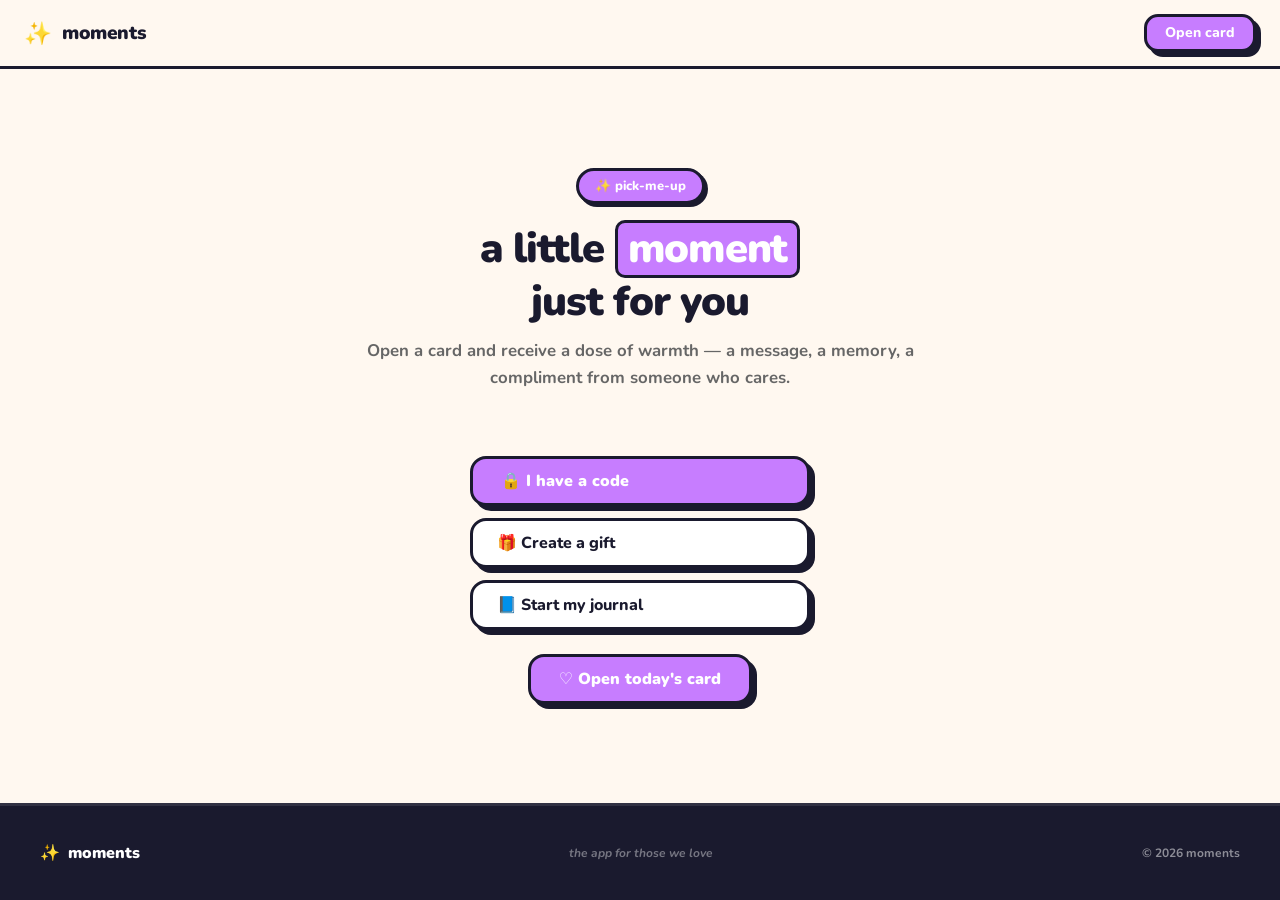
==== index.html @ 373747eb "Add moments app - phases 1-3: shell, UI components, card experience Phase 1: App shell with theme (B" ====
<!DOCTYPE html>
<html lang="en">
<head>
  <meta charset="UTF-8">
  <meta name="viewport" content="width=device-width, initial-scale=1.0">
  <title>moments — the app for those we love</title>
  <meta name="description" content="moments is a pick-me-up app that delivers daily doses of positivity — messages, memories, and compliments from people who care about you.">
  <meta name="theme-color" content="#FFF8F0">
  <link rel="stylesheet" href="css/theme.css">
</head>
<body>
  <div id="app"></div>
  <script type="module" src="js/app.js"></script>
</body>
</html>
---- css/theme.css ----
@import url('https://fonts.googleapis.com/css2?family=Nunito:wght@600;700;800;900&display=swap');

*,*::before,*::after{box-sizing:border-box;margin:0;padding:0}

:root{
  --cream:#FFF8F0;
  --dark:#1a1a2e;
  --red:#FF6B6B;
  --yellow:#FFD93D;
  --green:#6BCB77;
  --blue:#4D96FF;
  --purple:#C77DFF;
  --radius-sm:10px;
  --radius-md:16px;
  --radius-lg:20px;
  --radius-xl:28px;
  --radius-pill:99px;
  --border:3px solid var(--dark);
  --shadow-sm:3px 3px 0 var(--dark);
  --shadow-md:5px 5px 0 var(--dark);
  --shadow-lg:8px 8px 0 var(--dark);
}

html{scroll-behavior:smooth}

body{
  font-family:'Nunito',system-ui,sans-serif;
  background:var(--cream);
  color:var(--dark);
  -webkit-font-smoothing:antialiased;
  min-height:100vh;
  display:flex;
  flex-direction:column;
}

#app{
  flex:1;
  display:flex;
  flex-direction:column;
}

/* ── BUTTONS ── */
.btn-primary{
  display:inline-flex;align-items:center;gap:8px;
  background:var(--purple);color:#fff;
  border:var(--border);border-radius:var(--radius-md);
  padding:14px 28px;font-size:16px;font-weight:900;
  font-family:inherit;cursor:pointer;text-decoration:none;
  box-shadow:var(--shadow-md);
  transition:transform .12s,box-shadow .12s;
  line-height:1;
}
.btn-primary:hover{transform:translateY(-3px);box-shadow:5px 8px 0 var(--dark)}
.btn-primary:active{transform:translateY(2px);box-shadow:2px 2px 0 var(--dark)}

.btn-secondary{
  display:inline-flex;align-items:center;gap:8px;
  background:#fff;color:var(--dark);
  border:var(--border);border-radius:var(--radius-md);
  padding:14px 24px;font-size:16px;font-weight:800;
  font-family:inherit;cursor:pointer;text-decoration:none;
  box-shadow:var(--shadow-md);
  transition:transform .12s,box-shadow .12s;
  line-height:1;
}
.btn-secondary:hover{transform:translateY(-3px);box-shadow:5px 8px 0 var(--dark)}
.btn-secondary:active{transform:translateY(2px);box-shadow:2px 2px 0 var(--dark)}

.btn-small{
  padding:9px 18px;font-size:14px;font-weight:800;
  border-radius:14px;
}

/* ── CARDS ── */
.card{
  background:#fff;
  border:var(--border);border-radius:var(--radius-lg);
  padding:28px;
  box-shadow:var(--shadow-md);
  transition:transform .15s,box-shadow .15s;
}
.card:hover{transform:translateY(-4px);box-shadow:5px 9px 0 var(--dark)}

.card-flat{
  background:#fff;
  border:var(--border);border-radius:var(--radius-lg);
  padding:28px;
}

/* ── CHIPS / TAGS ── */
.chip{
  display:inline-flex;align-items:center;gap:5px;
  background:#fff;
  border:2.5px solid var(--dark);border-radius:var(--radius-pill);
  padding:6px 14px;font-size:13px;font-weight:800;
  box-shadow:2px 2px 0 var(--dark);
}
.chip-purple{background:var(--purple);color:#fff}
.chip-yellow{background:var(--yellow)}
.chip-green{background:var(--green)}
.chip-red{background:var(--red);color:#fff}
.chip-blue{background:var(--blue);color:#fff}

/* ── SECTION LABELS ── */
.section-label{
  display:inline-flex;align-items:center;gap:6px;
  background:var(--purple);color:#fff;
  border:var(--border);border-radius:var(--radius-pill);
  padding:6px 16px;font-size:13px;font-weight:800;
  box-shadow:var(--shadow-sm);
  margin-bottom:20px;
}

/* ── INPUTS ── */
.input{
  width:100%;
  font-family:inherit;
  font-size:16px;font-weight:700;
  color:var(--dark);
  background:#fff;
  border:var(--border);border-radius:var(--radius-md);
  padding:14px 18px;
  outline:none;
  transition:box-shadow .15s;
}
.input:focus{
  box-shadow:var(--shadow-sm);
}
.input::placeholder{color:#aaa;font-weight:600}

.textarea{
  width:100%;
  font-family:inherit;
  font-size:16px;font-weight:700;
  color:var(--dark);
  background:#fff;
  border:var(--border);border-radius:var(--radius-md);
  padding:14px 18px;
  outline:none;
  resize:vertical;
  min-height:100px;
  transition:box-shadow .15s;
}
.textarea:focus{
  box-shadow:var(--shadow-sm);
}

/* ── HEADER ── */
.site-header{
  position:sticky;top:0;z-index:100;
  background:var(--cream);
  border-bottom:var(--border);
  padding:14px 24px;
  display:flex;align-items:center;justify-content:space-between;
}
.logo-lockup{display:flex;align-items:center;gap:10px;text-decoration:none;color:var(--dark)}
.logo-icon{font-size:1.4rem}
.logo-name{font-size:1.2rem;font-weight:900;letter-spacing:-.02em}

/* ── FOOTER ── */
.site-footer{
  background:var(--dark);color:rgba(255,255,255,.5);
  padding:36px 40px;
  border-top:3px solid rgba(255,255,255,.1);
  display:flex;align-items:center;justify-content:space-between;
  flex-wrap:wrap;gap:16px;
  margin-top:auto;
}
.footer-brand{display:flex;align-items:center;gap:8px}
.footer-brand-icon{font-size:1.2rem}
.footer-brand span{font-size:1rem;font-weight:900;color:#fff}
.footer-tagline{font-size:12px;font-weight:700;color:rgba(255,255,255,.4);font-style:italic}
.footer-copy{font-size:12px;font-weight:700}

/* ── VIEW CONTAINERS ── */
.view{
  flex:1;
  display:flex;flex-direction:column;
  align-items:center;justify-content:center;
  padding:40px 24px;
  max-width:600px;
  margin:0 auto;
  width:100%;
}
.view-wide{max-width:800px}

/* ── UTILITIES ── */
.text-center{text-align:center}
.mb-8{margin-bottom:8px}
.mb-12{margin-bottom:12px}
.mb-16{margin-bottom:16px}
.mb-20{margin-bottom:20px}
.mb-24{margin-bottom:24px}
.mb-32{margin-bottom:32px}
.mb-48{margin-bottom:48px}
.gap-12{gap:12px}
.gap-16{gap:16px}
.gap-20{gap:20px}
.flex-col{display:flex;flex-direction:column}
.flex-row{display:flex;flex-direction:row}
.flex-center{display:flex;align-items:center;justify-content:center}
.flex-wrap{flex-wrap:wrap}
.w-full{width:100%}

.title-lg{
  font-size:clamp(1.8rem,4vw,2.6rem);
  font-weight:900;letter-spacing:-.03em;
  line-height:1.15;
}
.title-md{
  font-size:clamp(1.3rem,3vw,1.8rem);
  font-weight:900;letter-spacing:-.02em;
  line-height:1.2;
}
.subtitle{
  font-size:1.05rem;font-weight:700;
  color:#666;line-height:1.6;
}
.highlight{
  background:var(--purple);color:#fff;
  padding:2px 10px;border-radius:var(--radius-sm);
  border:var(--border);
  display:inline-block;
}

/* ── ANIMATIONS ── */
@keyframes floatY{
  0%,100%{transform:translateY(0)}
  50%{transform:translateY(-8px)}
}
.float{animation:floatY 4s ease-in-out infinite}

@keyframes fadeIn{
  from{opacity:0;transform:translateY(12px)}
  to{opacity:1;transform:translateY(0)}
}
.fade-in{animation:fadeIn .4s ease-out}

@keyframes shake{
  0%,100%{transform:translateX(0)}
  20%{transform:translateX(-8px)}
  40%{transform:translateX(8px)}
  60%{transform:translateX(-6px)}
  80%{transform:translateX(6px)}
}
.shake{animation:shake .4s ease-out}

@keyframes popIn{
  0%{transform:scale(.8);opacity:0}
  60%{transform:scale(1.05)}
  100%{transform:scale(1);opacity:1}
}
.pop-in{animation:popIn .35s ease-out}

/* ── 3D CARD FLIP ── */
.card-flip-container{
  perspective:1000px;
  width:100%;
  max-width:340px;
}
.card-flip{
  position:relative;
  width:100%;
  min-height:420px;
  transform-style:preserve-3d;
  transition:transform .6s cubic-bezier(.4,.0,.2,1);
  cursor:pointer;
}
.card-flip.flipped{
  transform:rotateY(180deg);
}
.card-flip-face{
  position:absolute;
  inset:0;
  backface-visibility:hidden;
  border:var(--border);
  border-radius:var(--radius-xl);
  display:flex;flex-direction:column;
  align-items:center;justify-content:center;
  padding:32px;
  text-align:center;
}
.card-flip-front{
  background:linear-gradient(145deg,var(--purple),#a855f7);
  color:#fff;
  box-shadow:var(--shadow-lg);
}
.card-flip-back{
  background:#fff;
  box-shadow:var(--shadow-lg);
  transform:rotateY(180deg);
}

/* ── SWIPE ── */
.card-swipe-wrapper{
  position:relative;
  width:100%;max-width:340px;
  touch-action:pan-y;
}

/* ── FAVORITE BUTTON ── */
.fav-btn{
  background:none;border:none;cursor:pointer;
  font-size:1.5rem;padding:4px;
  transition:transform .2s;
  line-height:1;
}
.fav-btn:hover{transform:scale(1.2)}
.fav-btn.active{animation:popIn .3s ease-out}

/* ── MESSAGE TYPE CHIPS ── */
.type-story{background:var(--blue);color:#fff}
.type-compliment{background:var(--yellow);color:var(--dark)}
.type-sentence{background:var(--green);color:var(--dark)}
.type-private_thought{background:var(--purple);color:#fff}

/* ── RESPONSIVE ── */
@media(max-width:760px){
  .site-header{padding:12px 16px}
  .site-footer{
    flex-direction:column;align-items:flex-start;
    padding:24px 16px;
  }
  .view{padding:24px 16px}
  .card-flip-container{max-width:300px}
  .card-flip{min-height:380px}
}
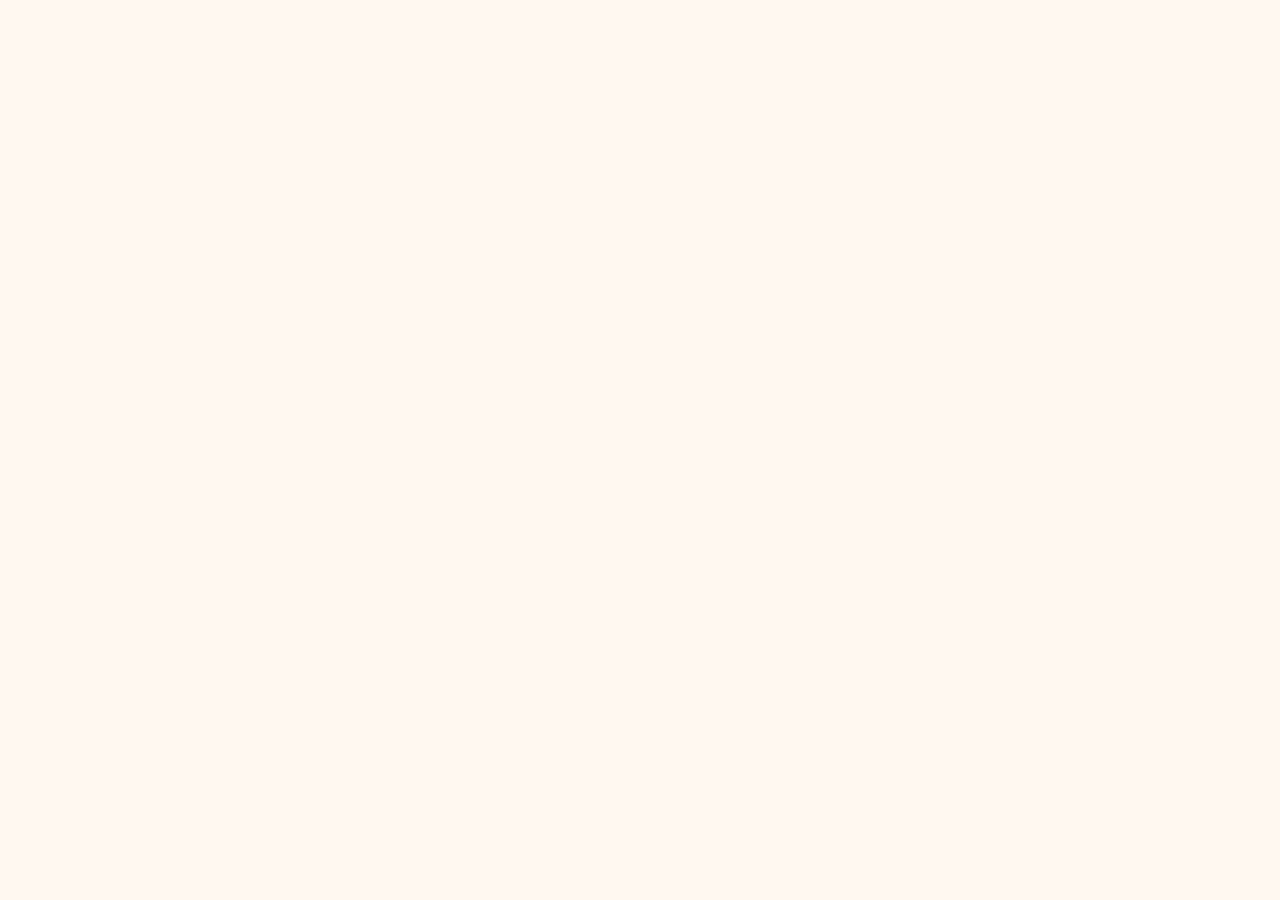
==== commit 2d70dc8e: "Make app standalone mobile PWA — hide all browser elements - Add PWA manifest (display: standalone, " ====
--- a/index.html
+++ b/index.html
@@ -2,14 +2,35 @@
 <html lang="en">
 <head>
   <meta charset="UTF-8">
-  <meta name="viewport" content="width=device-width, initial-scale=1.0">
-  <title>moments — the app for those we love</title>
-  <meta name="description" content="moments is a pick-me-up app that delivers daily doses of positivity — messages, memories, and compliments from people who care about you.">
-  <meta name="theme-color" content="#FFF8F0">
+  <meta name="viewport" content="width=device-width, initial-scale=1.0, maximum-scale=1.0, user-scalable=no, viewport-fit=cover">
+  <title>moments</title>
+  <meta name="description" content="moments is a pick-me-up app that delivers daily doses of positivity.">
+
+  <!-- PWA / Standalone -->
+  <meta name="theme-color" content="#1a1a2e">
+  <meta name="apple-mobile-web-app-capable" content="yes">
+  <meta name="apple-mobile-web-app-status-bar-style" content="black-translucent">
+  <meta name="apple-mobile-web-app-title" content="moments">
+  <meta name="mobile-web-app-capable" content="yes">
+  <meta name="format-detection" content="telephone=no">
+  <link rel="manifest" href="manifest.json">
+  <link rel="apple-touch-icon" href="icons/icon-192.png">
+
   <link rel="stylesheet" href="css/theme.css">
 </head>
 <body>
-  <div id="app"></div>
+  <div class="app">
+    <div class="header" id="header"></div>
+    <div id="app"></div>
+  </div>
+  <div class="toast" id="toast"></div>
+
+  <script>
+    // Register service worker for offline / standalone
+    if ('serviceWorker' in navigator) {
+      navigator.serviceWorker.register('./sw.js').catch(() => {});
+    }
+  </script>
   <script type="module" src="js/app.js"></script>
 </body>
 </html>
--- a/css/theme.css
+++ b/css/theme.css
@@ -3,6 +3,8 @@
 *,*::before,*::after{box-sizing:border-box;margin:0;padding:0}
 
 :root{
+  --safe-top:env(safe-area-inset-top,0px);
+  --safe-bottom:env(safe-area-inset-bottom,0px);
   --cream:#FFF8F0;
   --dark:#1a1a2e;
   --red:#FF6B6B;
@@ -10,89 +12,153 @@
   --green:#6BCB77;
   --blue:#4D96FF;
   --purple:#C77DFF;
-  --radius-sm:10px;
-  --radius-md:16px;
-  --radius-lg:20px;
-  --radius-xl:28px;
-  --radius-pill:99px;
-  --border:3px solid var(--dark);
-  --shadow-sm:3px 3px 0 var(--dark);
-  --shadow-md:5px 5px 0 var(--dark);
-  --shadow-lg:8px 8px 0 var(--dark);
-}
-
-html{scroll-behavior:smooth}
+}
+
+html{
+  height:100%;height:100dvh;
+  overflow:hidden;
+}
 
 body{
   font-family:'Nunito',system-ui,sans-serif;
   background:var(--cream);
   color:var(--dark);
+  height:100%;height:100dvh;
+  overflow:hidden;
+  overscroll-behavior:none;
   -webkit-font-smoothing:antialiased;
-  min-height:100vh;
-  display:flex;
-  flex-direction:column;
+  touch-action:manipulation;
+  -webkit-tap-highlight-color:transparent;
+  user-select:none;-webkit-user-select:none;
+  position:fixed;
+  inset:0;
+  width:100%;
+}
+
+/* ── APP SHELL ── */
+.app{
+  display:flex;flex-direction:column;
+  height:100vh;height:100dvh;
+  max-width:440px;margin:0 auto;
+  padding:calc(16px + var(--safe-top)) 20px calc(16px + var(--safe-bottom));
 }
 
 #app{
-  flex:1;
-  display:flex;
-  flex-direction:column;
-}
+  flex:1;display:flex;flex-direction:column;
+  min-height:0;
+  overflow-y:auto;overflow-x:hidden;
+  -webkit-overflow-scrolling:touch;
+  overscroll-behavior-y:contain;
+  scrollbar-width:none;
+}
+#app::-webkit-scrollbar{display:none}
+
+/* ── STANDALONE MODE ── */
+@media(display-mode:standalone){
+  body{background:var(--dark)}
+  .app{background:var(--cream);border-radius:0}
+}
+
+/* ── HIDE SCROLLBARS EVERYWHERE ── */
+*{scrollbar-width:none}
+*::-webkit-scrollbar{display:none}
+
+/* ── HEADER ── */
+.header{
+  display:flex;align-items:center;justify-content:space-between;
+  flex-shrink:0;padding-bottom:12px;
+}
+.header-left{display:flex;flex-direction:column}
+.header h1{font-size:1.3rem;font-weight:900;color:var(--dark);letter-spacing:-.01em}
+.header p{font-size:12px;color:#999;font-weight:700;margin-top:1px}
+.header-right{display:flex;align-items:center;gap:8px}
+.header-btn{
+  display:flex;align-items:center;gap:5px;
+  background:#fff;border:3px solid var(--dark);color:var(--dark);
+  border-radius:14px;padding:7px 14px;font-size:12px;font-weight:800;cursor:pointer;
+  font-family:inherit;transition:transform .15s;
+  box-shadow:3px 3px 0 var(--dark);text-decoration:none;
+}
+.header-btn:active{transform:scale(.93)}
+.header-btn-active{background:var(--purple);color:#fff}
 
 /* ── BUTTONS ── */
-.btn-primary{
-  display:inline-flex;align-items:center;gap:8px;
-  background:var(--purple);color:#fff;
-  border:var(--border);border-radius:var(--radius-md);
-  padding:14px 28px;font-size:16px;font-weight:900;
-  font-family:inherit;cursor:pointer;text-decoration:none;
-  box-shadow:var(--shadow-md);
-  transition:transform .12s,box-shadow .12s;
-  line-height:1;
-}
-.btn-primary:hover{transform:translateY(-3px);box-shadow:5px 8px 0 var(--dark)}
-.btn-primary:active{transform:translateY(2px);box-shadow:2px 2px 0 var(--dark)}
-
-.btn-secondary{
-  display:inline-flex;align-items:center;gap:8px;
-  background:#fff;color:var(--dark);
-  border:var(--border);border-radius:var(--radius-md);
-  padding:14px 24px;font-size:16px;font-weight:800;
-  font-family:inherit;cursor:pointer;text-decoration:none;
-  box-shadow:var(--shadow-md);
-  transition:transform .12s,box-shadow .12s;
-  line-height:1;
-}
-.btn-secondary:hover{transform:translateY(-3px);box-shadow:5px 8px 0 var(--dark)}
-.btn-secondary:active{transform:translateY(2px);box-shadow:2px 2px 0 var(--dark)}
-
+.btn{
+  display:flex;align-items:center;justify-content:center;gap:8px;
+  padding:14px 20px;font-size:18px;font-weight:800;
+  border-radius:16px;border:3px solid var(--dark);cursor:pointer;
+  font-family:'Nunito',system-ui,sans-serif;
+  transition:transform .12s,box-shadow .12s;min-height:54px;
+  text-decoration:none;line-height:1;
+}
+.btn:active{transform:scale(.95) translateY(2px);box-shadow:2px 2px 0 var(--dark) !important}
+.btn-primary{flex:1;color:#fff;background:var(--purple);box-shadow:4px 4px 0 var(--dark)}
+.btn-primary:disabled{opacity:.3;pointer-events:none}
+.btn-secondary{background:#fff;color:var(--dark);box-shadow:4px 4px 0 var(--dark)}
+.btn-red{background:var(--red);color:#fff;box-shadow:4px 4px 0 var(--dark)}
+.btn-yellow{background:var(--yellow);color:var(--dark);box-shadow:4px 4px 0 var(--dark)}
+.btn-full{width:100%}
 .btn-small{
-  padding:9px 18px;font-size:14px;font-weight:800;
-  border-radius:14px;
-}
+  padding:9px 16px;font-size:14px;font-weight:800;
+  min-height:auto;border-radius:14px;
+}
+
+/* ── INPUTS ── */
+.input{
+  width:100%;padding:14px 16px;font-size:16px;font-weight:700;
+  border:3px solid var(--dark);border-radius:14px;background:#fff;
+  font-family:inherit;color:var(--dark);outline:none;
+  transition:box-shadow .15s;
+}
+.input:focus{box-shadow:4px 4px 0 var(--dark)}
+.input::placeholder{color:#ccc;font-weight:700}
+.input-code{
+  font-size:20px;font-weight:900;
+  text-transform:uppercase;letter-spacing:.15em;text-align:center;
+}
+
+.textarea{
+  width:100%;padding:14px 16px;font-size:16px;font-weight:700;
+  border:3px solid var(--dark);border-radius:14px;background:#fff;
+  font-family:inherit;color:var(--dark);outline:none;
+  resize:vertical;min-height:100px;
+  transition:box-shadow .15s;
+}
+.textarea:focus{box-shadow:4px 4px 0 var(--dark)}
+.textarea::placeholder{color:#ccc;font-weight:700}
 
 /* ── CARDS ── */
 .card{
   background:#fff;
-  border:var(--border);border-radius:var(--radius-lg);
-  padding:28px;
-  box-shadow:var(--shadow-md);
-  transition:transform .15s,box-shadow .15s;
-}
-.card:hover{transform:translateY(-4px);box-shadow:5px 9px 0 var(--dark)}
+  border:3px solid var(--dark);border-radius:20px;
+  padding:20px;
+  box-shadow:4px 4px 0 var(--dark);
+  transition:transform .12s,box-shadow .12s;
+}
+.card:active{transform:scale(.97);box-shadow:2px 2px 0 var(--dark)}
 
 .card-flat{
   background:#fff;
-  border:var(--border);border-radius:var(--radius-lg);
-  padding:28px;
-}
+  border:3px solid var(--dark);border-radius:16px;
+  padding:16px;
+}
+
+/* ── HERO CARD (like lobby-card) ── */
+.hero-card{
+  background:var(--purple);border:3px solid var(--dark);border-radius:24px;
+  padding:28px 24px;box-shadow:6px 6px 0 var(--dark);text-align:center;
+  margin-bottom:16px;
+}
+.hero-card-label{font-size:11px;font-weight:900;color:rgba(255,255,255,.7);text-transform:uppercase;letter-spacing:.1em;margin-bottom:6px}
+.hero-card-title{font-size:2rem;font-weight:900;color:#fff;line-height:1.2;margin-bottom:8px}
+.hero-card-sub{font-size:13px;font-weight:700;color:rgba(255,255,255,.8)}
 
 /* ── CHIPS / TAGS ── */
 .chip{
   display:inline-flex;align-items:center;gap:5px;
   background:#fff;
-  border:2.5px solid var(--dark);border-radius:var(--radius-pill);
-  padding:6px 14px;font-size:13px;font-weight:800;
+  border:2.5px solid var(--dark);border-radius:99px;
+  padding:5px 12px;font-size:12px;font-weight:800;
   box-shadow:2px 2px 0 var(--dark);
 }
 .chip-purple{background:var(--purple);color:#fff}
@@ -105,131 +171,215 @@
 .section-label{
   display:inline-flex;align-items:center;gap:6px;
   background:var(--purple);color:#fff;
-  border:var(--border);border-radius:var(--radius-pill);
-  padding:6px 16px;font-size:13px;font-weight:800;
-  box-shadow:var(--shadow-sm);
-  margin-bottom:20px;
-}
-
-/* ── INPUTS ── */
-.input{
-  width:100%;
-  font-family:inherit;
-  font-size:16px;font-weight:700;
-  color:var(--dark);
-  background:#fff;
-  border:var(--border);border-radius:var(--radius-md);
-  padding:14px 18px;
-  outline:none;
-  transition:box-shadow .15s;
-}
-.input:focus{
-  box-shadow:var(--shadow-sm);
-}
-.input::placeholder{color:#aaa;font-weight:600}
-
-.textarea{
-  width:100%;
-  font-family:inherit;
-  font-size:16px;font-weight:700;
-  color:var(--dark);
-  background:#fff;
-  border:var(--border);border-radius:var(--radius-md);
-  padding:14px 18px;
-  outline:none;
-  resize:vertical;
-  min-height:100px;
-  transition:box-shadow .15s;
-}
-.textarea:focus{
-  box-shadow:var(--shadow-sm);
-}
-
-/* ── HEADER ── */
-.site-header{
-  position:sticky;top:0;z-index:100;
-  background:var(--cream);
-  border-bottom:var(--border);
-  padding:14px 24px;
-  display:flex;align-items:center;justify-content:space-between;
-}
-.logo-lockup{display:flex;align-items:center;gap:10px;text-decoration:none;color:var(--dark)}
-.logo-icon{font-size:1.4rem}
-.logo-name{font-size:1.2rem;font-weight:900;letter-spacing:-.02em}
-
-/* ── FOOTER ── */
-.site-footer{
-  background:var(--dark);color:rgba(255,255,255,.5);
-  padding:36px 40px;
-  border-top:3px solid rgba(255,255,255,.1);
-  display:flex;align-items:center;justify-content:space-between;
-  flex-wrap:wrap;gap:16px;
-  margin-top:auto;
-}
-.footer-brand{display:flex;align-items:center;gap:8px}
-.footer-brand-icon{font-size:1.2rem}
-.footer-brand span{font-size:1rem;font-weight:900;color:#fff}
-.footer-tagline{font-size:12px;font-weight:700;color:rgba(255,255,255,.4);font-style:italic}
-.footer-copy{font-size:12px;font-weight:700}
+  border:3px solid var(--dark);border-radius:99px;
+  padding:5px 14px;font-size:11px;font-weight:900;
+  box-shadow:3px 3px 0 var(--dark);
+  text-transform:uppercase;letter-spacing:.08em;
+}
+
+/* ── FORM SECTION (white panel) ── */
+.form-panel{
+  background:#fff;border:3px solid var(--dark);border-radius:20px;
+  padding:20px;box-shadow:4px 4px 0 var(--dark);
+}
+
+/* ── INFO BOX ── */
+.info-box{
+  background:#fff;border:3px solid var(--dark);border-radius:20px;
+  padding:20px;
+}
+.info-box p{font-size:13px;font-weight:700;color:#888;line-height:1.6}
+
+/* ── YELLOW HIGHLIGHT BOX ── */
+.highlight-box{
+  background:var(--yellow);border:3px solid var(--dark);border-radius:20px;
+  padding:24px;box-shadow:4px 4px 0 var(--dark);
+}
+
+/* ── SUCCESS BOX ── */
+.success-box{
+  background:var(--green);border:3px solid var(--dark);border-radius:20px;
+  padding:20px;text-align:center;
+}
+.success-box-title{font-weight:900;font-size:1rem;margin-bottom:4px;color:var(--dark)}
+.success-box-sub{font-weight:700;font-size:.85rem;color:rgba(0,0,0,.6)}
+
+/* ── CODE REVEAL CARD ── */
+.code-card{
+  background:var(--yellow);border:3px solid var(--dark);border-radius:24px;
+  padding:28px 24px;box-shadow:6px 6px 0 var(--dark);
+  text-align:center;position:relative;overflow:hidden;
+}
+.code-card-label{font-size:11px;font-weight:900;color:rgba(0,0,0,.5);text-transform:uppercase;letter-spacing:.1em;margin-bottom:10px}
+.code-card-code{font-size:clamp(1.6rem,5vw,2.2rem);font-weight:900;letter-spacing:.15em;font-family:monospace;line-height:1;margin-bottom:12px}
 
 /* ── VIEW CONTAINERS ── */
 .view{
   flex:1;
   display:flex;flex-direction:column;
-  align-items:center;justify-content:center;
-  padding:40px 24px;
-  max-width:600px;
-  margin:0 auto;
+  align-items:center;
+  padding:8px 0;
   width:100%;
 }
-.view-wide{max-width:800px}
+.view-center{justify-content:center}
+.view-scroll{
+  overflow-y:auto;overflow-x:hidden;
+  -webkit-overflow-scrolling:touch;
+  overscroll-behavior-y:contain;
+}
+
+/* ── ACTIONS BAR (bottom) ── */
+.actions{
+  flex-shrink:0;padding-top:14px;
+  display:flex;gap:10px;
+}
+
+/* ── TOAST ── */
+.toast{
+  position:fixed;bottom:calc(100px + var(--safe-bottom));left:50%;
+  transform:translateX(-50%) translateY(12px);
+  background:var(--dark);color:#fff;
+  padding:10px 24px;border-radius:99px;border:3px solid var(--dark);
+  font-size:13px;font-weight:800;opacity:0;pointer-events:none;
+  transition:opacity .25s,transform .25s;z-index:100;white-space:nowrap;
+}
+.toast.show{opacity:1;transform:translateX(-50%) translateY(0)}
+
+/* ── ERROR TEXT ── */
+.error-text{font-size:12px;font-weight:800;color:var(--red);min-height:18px}
+
+/* ── 3D CARD FLIP ── */
+.card-container{
+  width:min(100%, 330px, calc((100dvh - 240px - var(--safe-top) - var(--safe-bottom)) * 3 / 4.2));
+  aspect-ratio:3/4.2;
+  perspective:1200px;cursor:pointer;position:relative;
+}
+.card-inner{
+  width:100%;height:100%;position:relative;
+  transform-style:preserve-3d;
+  transition:transform .55s cubic-bezier(.4,0,.15,1);
+}
+.card-inner.flipped{transform:rotateY(180deg)}
+
+.card-face{
+  position:absolute;inset:0;width:100%;height:100%;
+  border-radius:26px;
+  backface-visibility:hidden;-webkit-backface-visibility:hidden;
+  display:flex;flex-direction:column;align-items:center;justify-content:center;
+  padding:32px 28px;overflow:hidden;
+  border:3.5px solid var(--dark);
+}
+.card-front{background:var(--purple);box-shadow:6px 6px 0 var(--dark)}
+.card-front-icon{
+  width:56px;height:56px;display:flex;align-items:center;justify-content:center;
+  border-radius:16px;background:rgba(255,255,255,.2);border:3px solid rgba(255,255,255,.3);
+  box-shadow:3px 3px 0 rgba(0,0,0,.1);margin-bottom:14px;
+}
+.card-front-hint{font-size:16px;font-weight:800;color:#fff}
+.card-front-sub{font-size:12px;color:rgba(255,255,255,.7);font-weight:700;margin-top:2px}
+.card-back{
+  transform:rotateY(180deg);
+  box-shadow:-6px 6px 0 var(--dark);
+  background:#fff;
+}
+
+/* Card color themes */
+.ct-story .card-back{background:#EFF6FF}
+.ct-compliment .card-back{background:#FFFBEB}
+.ct-sentence .card-back{background:#F0FFF4}
+.ct-private_thought .card-back{background:#FDF4FF}
+
+.card-back .print-area{width:100%;max-width:260px}
+.q-text{font-size:1.1rem;font-weight:800;text-align:center;line-height:1.6;color:var(--dark)}
+.q-author{font-size:.85rem;font-weight:800;color:#aaa;margin-top:16px;text-align:center}
+.q-type{margin-bottom:16px}
+
+/* Swipe hint */
+.swipe-hint{
+  position:absolute;bottom:6px;left:50%;transform:translateX(-50%);
+  display:flex;align-items:center;gap:4px;
+  font-size:10px;font-weight:800;text-transform:uppercase;letter-spacing:.08em;
+  color:#bbb;opacity:0;transition:opacity .3s;pointer-events:none;
+}
+.swipe-hint.visible{opacity:1}
+
+/* Empty state */
+.empty-state{display:flex;flex-direction:column;align-items:center;gap:14px;text-align:center}
+.empty-icon{
+  width:56px;height:56px;display:flex;align-items:center;justify-content:center;
+  border-radius:16px;background:#fff;border:3px solid var(--dark);
+  box-shadow:3px 3px 0 var(--dark);color:var(--dark);
+}
+.empty-title{font-size:17px;font-weight:900;color:var(--dark)}
+.empty-sub{font-size:13px;color:#999;font-weight:700}
+
+/* ── MESSAGE TYPE CHIPS ── */
+.type-story{background:var(--blue);color:#fff}
+.type-compliment{background:var(--yellow);color:var(--dark)}
+.type-sentence{background:var(--green);color:var(--dark)}
+.type-private_thought{background:var(--purple);color:#fff}
+
+/* ── FAVORITE BUTTON ── */
+.fav-btn{
+  display:flex;align-items:center;justify-content:center;gap:5px;
+  background:#fff;border:3px solid var(--dark);color:var(--dark);
+  border-radius:14px;padding:7px 14px;font-size:12px;font-weight:800;cursor:pointer;
+  font-family:inherit;transition:transform .12s,box-shadow .12s;
+  box-shadow:3px 3px 0 var(--dark);
+}
+.fav-btn:active{transform:scale(.93)}
+.fav-btn-active{background:var(--red);color:#fff}
+
+/* ── STEP INDICATOR ── */
+.steps-bar{
+  display:flex;gap:8px;align-items:center;justify-content:center;
+  margin-bottom:20px;flex-shrink:0;
+}
+.step-dot{
+  width:32px;height:32px;border-radius:10px;
+  border:3px solid var(--dark);
+  display:flex;align-items:center;justify-content:center;
+  font-size:.8rem;font-weight:900;
+  box-shadow:2px 2px 0 var(--dark);
+}
+.step-dot-active{background:var(--purple);color:#fff}
+.step-dot-inactive{background:#fff;color:var(--dark)}
+.step-line{width:16px;height:3px;background:var(--dark);border-radius:2px}
+
+/* ── GRID ── */
+.grid-2{display:grid;grid-template-columns:1fr 1fr;gap:10px}
 
 /* ── UTILITIES ── */
 .text-center{text-align:center}
+.mb-4{margin-bottom:4px}
 .mb-8{margin-bottom:8px}
 .mb-12{margin-bottom:12px}
 .mb-16{margin-bottom:16px}
 .mb-20{margin-bottom:20px}
 .mb-24{margin-bottom:24px}
 .mb-32{margin-bottom:32px}
-.mb-48{margin-bottom:48px}
+.mt-8{margin-top:8px}
+.mt-12{margin-top:12px}
+.mt-16{margin-top:16px}
+.mt-24{margin-top:24px}
+.gap-8{gap:8px}
+.gap-10{gap:10px}
 .gap-12{gap:12px}
 .gap-16{gap:16px}
-.gap-20{gap:20px}
 .flex-col{display:flex;flex-direction:column}
-.flex-row{display:flex;flex-direction:row}
+.flex-row{display:flex;flex-direction:row;align-items:center}
 .flex-center{display:flex;align-items:center;justify-content:center}
+.flex-between{display:flex;align-items:center;justify-content:space-between}
 .flex-wrap{flex-wrap:wrap}
+.flex-1{flex:1}
 .w-full{width:100%}
 
-.title-lg{
-  font-size:clamp(1.8rem,4vw,2.6rem);
-  font-weight:900;letter-spacing:-.03em;
-  line-height:1.15;
-}
-.title-md{
-  font-size:clamp(1.3rem,3vw,1.8rem);
-  font-weight:900;letter-spacing:-.02em;
-  line-height:1.2;
-}
-.subtitle{
-  font-size:1.05rem;font-weight:700;
-  color:#666;line-height:1.6;
-}
-.highlight{
-  background:var(--purple);color:#fff;
-  padding:2px 10px;border-radius:var(--radius-sm);
-  border:var(--border);
-  display:inline-block;
-}
+.title{font-size:1.3rem;font-weight:900;color:var(--dark);letter-spacing:-.01em}
+.subtitle{font-size:13px;color:#999;font-weight:700;line-height:1.5}
+.label{font-size:12px;font-weight:900;color:#aaa;text-transform:uppercase;letter-spacing:.08em}
+.hint{font-size:12px;font-weight:700;color:#bbb}
 
 /* ── ANIMATIONS ── */
-@keyframes floatY{
-  0%,100%{transform:translateY(0)}
-  50%{transform:translateY(-8px)}
-}
-.float{animation:floatY 4s ease-in-out infinite}
-
 @keyframes fadeIn{
   from{opacity:0;transform:translateY(12px)}
   to{opacity:1;transform:translateY(0)}
@@ -252,76 +402,13 @@
 }
 .pop-in{animation:popIn .35s ease-out}
 
-/* ── 3D CARD FLIP ── */
-.card-flip-container{
-  perspective:1000px;
-  width:100%;
-  max-width:340px;
-}
-.card-flip{
-  position:relative;
-  width:100%;
-  min-height:420px;
-  transform-style:preserve-3d;
-  transition:transform .6s cubic-bezier(.4,.0,.2,1);
-  cursor:pointer;
-}
-.card-flip.flipped{
-  transform:rotateY(180deg);
-}
-.card-flip-face{
-  position:absolute;
-  inset:0;
-  backface-visibility:hidden;
-  border:var(--border);
-  border-radius:var(--radius-xl);
-  display:flex;flex-direction:column;
-  align-items:center;justify-content:center;
-  padding:32px;
-  text-align:center;
-}
-.card-flip-front{
-  background:linear-gradient(145deg,var(--purple),#a855f7);
-  color:#fff;
-  box-shadow:var(--shadow-lg);
-}
-.card-flip-back{
-  background:#fff;
-  box-shadow:var(--shadow-lg);
-  transform:rotateY(180deg);
-}
-
-/* ── SWIPE ── */
-.card-swipe-wrapper{
-  position:relative;
-  width:100%;max-width:340px;
-  touch-action:pan-y;
-}
-
-/* ── FAVORITE BUTTON ── */
-.fav-btn{
-  background:none;border:none;cursor:pointer;
-  font-size:1.5rem;padding:4px;
-  transition:transform .2s;
-  line-height:1;
-}
-.fav-btn:hover{transform:scale(1.2)}
-.fav-btn.active{animation:popIn .3s ease-out}
-
-/* ── MESSAGE TYPE CHIPS ── */
-.type-story{background:var(--blue);color:#fff}
-.type-compliment{background:var(--yellow);color:var(--dark)}
-.type-sentence{background:var(--green);color:var(--dark)}
-.type-private_thought{background:var(--purple);color:#fff}
-
-/* ── RESPONSIVE ── */
-@media(max-width:760px){
-  .site-header{padding:12px 16px}
-  .site-footer{
-    flex-direction:column;align-items:flex-start;
-    padding:24px 16px;
-  }
-  .view{padding:24px 16px}
-  .card-flip-container{max-width:300px}
-  .card-flip{min-height:380px}
-}
+@keyframes cardIn{
+  from{opacity:0;transform:translateY(30px) rotate(-3deg) scale(.9)}
+  to{opacity:1;transform:translateY(0) rotate(0) scale(1)}
+}
+.card-in{animation:cardIn .4s cubic-bezier(.3,0,.2,1.2)}
+
+@keyframes confettiFall{
+  0%{transform:translateY(0) rotate(0deg);opacity:1}
+  100%{transform:translateY(100vh) rotate(720deg);opacity:0}
+}
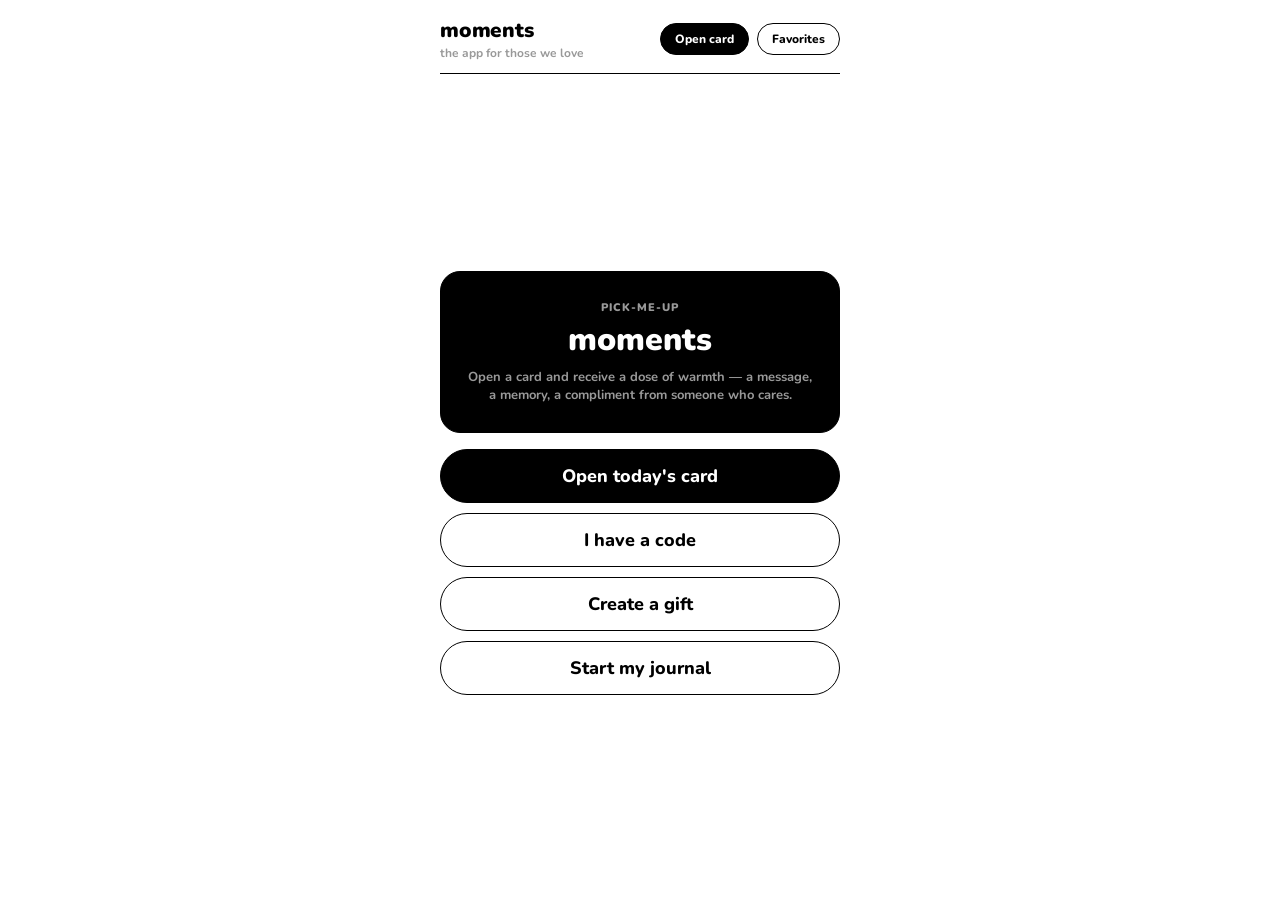
==== commit f068f947: "Fix remaining color references across app for pure B&W - Bump service worker cache to v2 to invalida" ====
--- a/index.html
+++ b/index.html
@@ -7,7 +7,7 @@
   <meta name="description" content="moments is a pick-me-up app that delivers daily doses of positivity.">
 
   <!-- PWA / Standalone -->
-  <meta name="theme-color" content="#1a1a2e">
+  <meta name="theme-color" content="#ffffff">
   <meta name="apple-mobile-web-app-capable" content="yes">
   <meta name="apple-mobile-web-app-status-bar-style" content="black-translucent">
   <meta name="apple-mobile-web-app-title" content="moments">
--- a/css/theme.css
+++ b/css/theme.css
@@ -5,13 +5,12 @@
 :root{
   --safe-top:env(safe-area-inset-top,0px);
   --safe-bottom:env(safe-area-inset-bottom,0px);
-  --cream:#FFF8F0;
-  --dark:#1a1a2e;
-  --red:#FF6B6B;
-  --yellow:#FFD93D;
-  --green:#6BCB77;
-  --blue:#4D96FF;
-  --purple:#C77DFF;
+  --bg:#fff;
+  --fg:#000;
+  --muted:#999;
+  --faint:#ccc;
+  --border:1px solid #000;
+  --border-thick:1.5px solid #000;
 }
 
 html{
@@ -21,8 +20,8 @@
 
 body{
   font-family:'Nunito',system-ui,sans-serif;
-  background:var(--cream);
-  color:var(--dark);
+  background:var(--bg);
+  color:var(--fg);
   height:100%;height:100dvh;
   overflow:hidden;
   overscroll-behavior:none;
@@ -55,8 +54,8 @@
 
 /* ── STANDALONE MODE ── */
 @media(display-mode:standalone){
-  body{background:var(--dark)}
-  .app{background:var(--cream);border-radius:0}
+  body{background:#000}
+  .app{background:var(--bg)}
 }
 
 /* ── HIDE SCROLLBARS EVERYWHERE ── */
@@ -67,51 +66,49 @@
 .header{
   display:flex;align-items:center;justify-content:space-between;
   flex-shrink:0;padding-bottom:12px;
+  border-bottom:var(--border);margin-bottom:8px;
 }
 .header-left{display:flex;flex-direction:column}
-.header h1{font-size:1.3rem;font-weight:900;color:var(--dark);letter-spacing:-.01em}
-.header p{font-size:12px;color:#999;font-weight:700;margin-top:1px}
+.header h1{font-size:1.3rem;font-weight:900;color:var(--fg);letter-spacing:-.01em}
+.header p{font-size:12px;color:var(--muted);font-weight:700;margin-top:1px}
 .header-right{display:flex;align-items:center;gap:8px}
 .header-btn{
   display:flex;align-items:center;gap:5px;
-  background:#fff;border:3px solid var(--dark);color:var(--dark);
-  border-radius:14px;padding:7px 14px;font-size:12px;font-weight:800;cursor:pointer;
-  font-family:inherit;transition:transform .15s;
-  box-shadow:3px 3px 0 var(--dark);text-decoration:none;
+  background:var(--bg);border:var(--border);color:var(--fg);
+  border-radius:99px;padding:7px 14px;font-size:12px;font-weight:800;cursor:pointer;
+  font-family:inherit;transition:transform .15s;text-decoration:none;
 }
 .header-btn:active{transform:scale(.93)}
-.header-btn-active{background:var(--purple);color:#fff}
+.header-btn-active{background:var(--fg);color:var(--bg)}
 
 /* ── BUTTONS ── */
 .btn{
   display:flex;align-items:center;justify-content:center;gap:8px;
   padding:14px 20px;font-size:18px;font-weight:800;
-  border-radius:16px;border:3px solid var(--dark);cursor:pointer;
+  border-radius:99px;border:var(--border-thick);cursor:pointer;
   font-family:'Nunito',system-ui,sans-serif;
-  transition:transform .12s,box-shadow .12s;min-height:54px;
+  transition:transform .12s;min-height:54px;
   text-decoration:none;line-height:1;
 }
-.btn:active{transform:scale(.95) translateY(2px);box-shadow:2px 2px 0 var(--dark) !important}
-.btn-primary{flex:1;color:#fff;background:var(--purple);box-shadow:4px 4px 0 var(--dark)}
-.btn-primary:disabled{opacity:.3;pointer-events:none}
-.btn-secondary{background:#fff;color:var(--dark);box-shadow:4px 4px 0 var(--dark)}
-.btn-red{background:var(--red);color:#fff;box-shadow:4px 4px 0 var(--dark)}
-.btn-yellow{background:var(--yellow);color:var(--dark);box-shadow:4px 4px 0 var(--dark)}
+.btn:active{transform:scale(.95) translateY(1px)}
+.btn-primary{flex:1;color:var(--bg);background:var(--fg)}
+.btn-primary:disabled{opacity:.25;pointer-events:none}
+.btn-secondary{background:var(--bg);color:var(--fg)}
 .btn-full{width:100%}
 .btn-small{
   padding:9px 16px;font-size:14px;font-weight:800;
-  min-height:auto;border-radius:14px;
+  min-height:auto;
 }
 
 /* ── INPUTS ── */
 .input{
   width:100%;padding:14px 16px;font-size:16px;font-weight:700;
-  border:3px solid var(--dark);border-radius:14px;background:#fff;
-  font-family:inherit;color:var(--dark);outline:none;
-  transition:box-shadow .15s;
-}
-.input:focus{box-shadow:4px 4px 0 var(--dark)}
-.input::placeholder{color:#ccc;font-weight:700}
+  border:var(--border);border-radius:12px;background:var(--bg);
+  font-family:inherit;color:var(--fg);outline:none;
+  transition:border-color .15s;
+}
+.input:focus{border-color:var(--fg);border-width:1.5px}
+.input::placeholder{color:var(--faint);font-weight:700}
 .input-code{
   font-size:20px;font-weight:900;
   text-transform:uppercase;letter-spacing:.15em;text-align:center;
@@ -119,98 +116,91 @@
 
 .textarea{
   width:100%;padding:14px 16px;font-size:16px;font-weight:700;
-  border:3px solid var(--dark);border-radius:14px;background:#fff;
-  font-family:inherit;color:var(--dark);outline:none;
+  border:var(--border);border-radius:12px;background:var(--bg);
+  font-family:inherit;color:var(--fg);outline:none;
   resize:vertical;min-height:100px;
-  transition:box-shadow .15s;
-}
-.textarea:focus{box-shadow:4px 4px 0 var(--dark)}
-.textarea::placeholder{color:#ccc;font-weight:700}
+  transition:border-color .15s;
+}
+.textarea:focus{border-color:var(--fg);border-width:1.5px}
+.textarea::placeholder{color:var(--faint);font-weight:700}
 
 /* ── CARDS ── */
 .card{
-  background:#fff;
-  border:3px solid var(--dark);border-radius:20px;
+  background:var(--bg);
+  border:var(--border);border-radius:16px;
   padding:20px;
-  box-shadow:4px 4px 0 var(--dark);
-  transition:transform .12s,box-shadow .12s;
-}
-.card:active{transform:scale(.97);box-shadow:2px 2px 0 var(--dark)}
+  transition:transform .12s;
+}
+.card:active{transform:scale(.97)}
 
 .card-flat{
-  background:#fff;
-  border:3px solid var(--dark);border-radius:16px;
+  background:var(--bg);
+  border:var(--border);border-radius:12px;
   padding:16px;
 }
 
-/* ── HERO CARD (like lobby-card) ── */
+/* ── HERO CARD ── */
 .hero-card{
-  background:var(--purple);border:3px solid var(--dark);border-radius:24px;
-  padding:28px 24px;box-shadow:6px 6px 0 var(--dark);text-align:center;
+  background:var(--fg);border:var(--border);border-radius:20px;
+  padding:28px 24px;text-align:center;
   margin-bottom:16px;
 }
-.hero-card-label{font-size:11px;font-weight:900;color:rgba(255,255,255,.7);text-transform:uppercase;letter-spacing:.1em;margin-bottom:6px}
-.hero-card-title{font-size:2rem;font-weight:900;color:#fff;line-height:1.2;margin-bottom:8px}
-.hero-card-sub{font-size:13px;font-weight:700;color:rgba(255,255,255,.8)}
+.hero-card-label{font-size:11px;font-weight:900;color:var(--muted);text-transform:uppercase;letter-spacing:.1em;margin-bottom:6px}
+.hero-card-title{font-size:2rem;font-weight:900;color:var(--bg);line-height:1.2;margin-bottom:8px}
+.hero-card-sub{font-size:13px;font-weight:700;color:var(--muted)}
 
 /* ── CHIPS / TAGS ── */
 .chip{
   display:inline-flex;align-items:center;gap:5px;
-  background:#fff;
-  border:2.5px solid var(--dark);border-radius:99px;
+  background:var(--bg);
+  border:var(--border);border-radius:99px;
   padding:5px 12px;font-size:12px;font-weight:800;
-  box-shadow:2px 2px 0 var(--dark);
-}
-.chip-purple{background:var(--purple);color:#fff}
-.chip-yellow{background:var(--yellow)}
-.chip-green{background:var(--green)}
-.chip-red{background:var(--red);color:#fff}
-.chip-blue{background:var(--blue);color:#fff}
+}
+.chip-purple,.chip-yellow,.chip-green,.chip-red,.chip-blue{background:var(--bg);color:var(--fg)}
 
 /* ── SECTION LABELS ── */
 .section-label{
   display:inline-flex;align-items:center;gap:6px;
-  background:var(--purple);color:#fff;
-  border:3px solid var(--dark);border-radius:99px;
+  background:var(--fg);color:var(--bg);
+  border:var(--border);border-radius:99px;
   padding:5px 14px;font-size:11px;font-weight:900;
-  box-shadow:3px 3px 0 var(--dark);
   text-transform:uppercase;letter-spacing:.08em;
 }
 
 /* ── FORM SECTION (white panel) ── */
 .form-panel{
-  background:#fff;border:3px solid var(--dark);border-radius:20px;
-  padding:20px;box-shadow:4px 4px 0 var(--dark);
+  background:var(--bg);border:var(--border);border-radius:16px;
+  padding:20px;
 }
 
 /* ── INFO BOX ── */
 .info-box{
-  background:#fff;border:3px solid var(--dark);border-radius:20px;
+  background:var(--bg);border:var(--border);border-radius:16px;
   padding:20px;
 }
-.info-box p{font-size:13px;font-weight:700;color:#888;line-height:1.6}
-
-/* ── YELLOW HIGHLIGHT BOX ── */
+.info-box p{font-size:13px;font-weight:700;color:var(--muted);line-height:1.6}
+
+/* ── HIGHLIGHT BOX ── */
 .highlight-box{
-  background:var(--yellow);border:3px solid var(--dark);border-radius:20px;
-  padding:24px;box-shadow:4px 4px 0 var(--dark);
+  background:var(--bg);border:var(--border);border-radius:16px;
+  padding:24px;
 }
 
 /* ── SUCCESS BOX ── */
 .success-box{
-  background:var(--green);border:3px solid var(--dark);border-radius:20px;
+  background:var(--bg);border:var(--border);border-radius:16px;
   padding:20px;text-align:center;
 }
-.success-box-title{font-weight:900;font-size:1rem;margin-bottom:4px;color:var(--dark)}
-.success-box-sub{font-weight:700;font-size:.85rem;color:rgba(0,0,0,.6)}
+.success-box-title{font-weight:900;font-size:1rem;margin-bottom:4px;color:var(--fg)}
+.success-box-sub{font-weight:700;font-size:.85rem;color:var(--muted)}
 
 /* ── CODE REVEAL CARD ── */
 .code-card{
-  background:var(--yellow);border:3px solid var(--dark);border-radius:24px;
-  padding:28px 24px;box-shadow:6px 6px 0 var(--dark);
+  background:var(--bg);border:var(--border-thick);border-radius:20px;
+  padding:28px 24px;
   text-align:center;position:relative;overflow:hidden;
 }
-.code-card-label{font-size:11px;font-weight:900;color:rgba(0,0,0,.5);text-transform:uppercase;letter-spacing:.1em;margin-bottom:10px}
+.code-card-label{font-size:11px;font-weight:900;color:var(--muted);text-transform:uppercase;letter-spacing:.1em;margin-bottom:10px}
 .code-card-code{font-size:clamp(1.6rem,5vw,2.2rem);font-weight:900;letter-spacing:.15em;font-family:monospace;line-height:1;margin-bottom:12px}
 
 /* ── VIEW CONTAINERS ── */
@@ -238,15 +228,15 @@
 .toast{
   position:fixed;bottom:calc(100px + var(--safe-bottom));left:50%;
   transform:translateX(-50%) translateY(12px);
-  background:var(--dark);color:#fff;
-  padding:10px 24px;border-radius:99px;border:3px solid var(--dark);
+  background:var(--fg);color:var(--bg);
+  padding:10px 24px;border-radius:99px;
   font-size:13px;font-weight:800;opacity:0;pointer-events:none;
   transition:opacity .25s,transform .25s;z-index:100;white-space:nowrap;
 }
 .toast.show{opacity:1;transform:translateX(-50%) translateY(0)}
 
 /* ── ERROR TEXT ── */
-.error-text{font-size:12px;font-weight:800;color:var(--red);min-height:18px}
+.error-text{font-size:12px;font-weight:800;color:var(--fg);min-height:18px}
 
 /* ── 3D CARD FLIP ── */
 .card-container{
@@ -263,43 +253,35 @@
 
 .card-face{
   position:absolute;inset:0;width:100%;height:100%;
-  border-radius:26px;
+  border-radius:20px;
   backface-visibility:hidden;-webkit-backface-visibility:hidden;
   display:flex;flex-direction:column;align-items:center;justify-content:center;
   padding:32px 28px;overflow:hidden;
-  border:3.5px solid var(--dark);
-}
-.card-front{background:var(--purple);box-shadow:6px 6px 0 var(--dark)}
-.card-front-icon{
-  width:56px;height:56px;display:flex;align-items:center;justify-content:center;
-  border-radius:16px;background:rgba(255,255,255,.2);border:3px solid rgba(255,255,255,.3);
-  box-shadow:3px 3px 0 rgba(0,0,0,.1);margin-bottom:14px;
-}
-.card-front-hint{font-size:16px;font-weight:800;color:#fff}
-.card-front-sub{font-size:12px;color:rgba(255,255,255,.7);font-weight:700;margin-top:2px}
+  border:var(--border);
+  background:var(--bg);
+}
+.card-front{background:var(--bg)}
+.card-front-hint{font-size:16px;font-weight:900;color:var(--fg)}
+.card-front-sub{font-size:12px;color:var(--muted);font-weight:700;margin-top:2px}
 .card-back{
   transform:rotateY(180deg);
-  box-shadow:-6px 6px 0 var(--dark);
-  background:#fff;
-}
-
-/* Card color themes */
-.ct-story .card-back{background:#EFF6FF}
-.ct-compliment .card-back{background:#FFFBEB}
-.ct-sentence .card-back{background:#F0FFF4}
-.ct-private_thought .card-back{background:#FDF4FF}
-
-.card-back .print-area{width:100%;max-width:260px}
-.q-text{font-size:1.1rem;font-weight:800;text-align:center;line-height:1.6;color:var(--dark)}
-.q-author{font-size:.85rem;font-weight:800;color:#aaa;margin-top:16px;text-align:center}
-.q-type{margin-bottom:16px}
+  background:var(--bg);
+  align-items:flex-end;
+  justify-content:flex-end;
+  text-align:right;
+}
+
+.card-back .print-area{width:100%;max-width:280px;text-align:right}
+.q-text{font-size:1.15rem;font-weight:900;text-align:right;line-height:1.5;color:var(--fg)}
+.q-author{font-size:.85rem;font-weight:800;color:var(--muted);margin-top:16px;text-align:right}
+.q-type{margin-bottom:16px;text-align:right}
 
 /* Swipe hint */
 .swipe-hint{
   position:absolute;bottom:6px;left:50%;transform:translateX(-50%);
   display:flex;align-items:center;gap:4px;
   font-size:10px;font-weight:800;text-transform:uppercase;letter-spacing:.08em;
-  color:#bbb;opacity:0;transition:opacity .3s;pointer-events:none;
+  color:var(--faint);opacity:0;transition:opacity .3s;pointer-events:none;
 }
 .swipe-hint.visible{opacity:1}
 
@@ -307,28 +289,16 @@
 .empty-state{display:flex;flex-direction:column;align-items:center;gap:14px;text-align:center}
 .empty-icon{
   width:56px;height:56px;display:flex;align-items:center;justify-content:center;
-  border-radius:16px;background:#fff;border:3px solid var(--dark);
-  box-shadow:3px 3px 0 var(--dark);color:var(--dark);
-}
-.empty-title{font-size:17px;font-weight:900;color:var(--dark)}
-.empty-sub{font-size:13px;color:#999;font-weight:700}
+  border-radius:16px;background:var(--bg);border:var(--border);
+  color:var(--fg);
+}
+.empty-title{font-size:17px;font-weight:900;color:var(--fg)}
+.empty-sub{font-size:13px;color:var(--muted);font-weight:700}
 
 /* ── MESSAGE TYPE CHIPS ── */
-.type-story{background:var(--blue);color:#fff}
-.type-compliment{background:var(--yellow);color:var(--dark)}
-.type-sentence{background:var(--green);color:var(--dark)}
-.type-private_thought{background:var(--purple);color:#fff}
-
-/* ── FAVORITE BUTTON ── */
-.fav-btn{
-  display:flex;align-items:center;justify-content:center;gap:5px;
-  background:#fff;border:3px solid var(--dark);color:var(--dark);
-  border-radius:14px;padding:7px 14px;font-size:12px;font-weight:800;cursor:pointer;
-  font-family:inherit;transition:transform .12s,box-shadow .12s;
-  box-shadow:3px 3px 0 var(--dark);
-}
-.fav-btn:active{transform:scale(.93)}
-.fav-btn-active{background:var(--red);color:#fff}
+.type-story,.type-compliment,.type-sentence,.type-private_thought{
+  background:var(--bg);color:var(--fg);
+}
 
 /* ── STEP INDICATOR ── */
 .steps-bar{
@@ -336,15 +306,14 @@
   margin-bottom:20px;flex-shrink:0;
 }
 .step-dot{
-  width:32px;height:32px;border-radius:10px;
-  border:3px solid var(--dark);
+  width:32px;height:32px;border-radius:99px;
+  border:var(--border);
   display:flex;align-items:center;justify-content:center;
   font-size:.8rem;font-weight:900;
-  box-shadow:2px 2px 0 var(--dark);
-}
-.step-dot-active{background:var(--purple);color:#fff}
-.step-dot-inactive{background:#fff;color:var(--dark)}
-.step-line{width:16px;height:3px;background:var(--dark);border-radius:2px}
+}
+.step-dot-active{background:var(--fg);color:var(--bg)}
+.step-dot-inactive{background:var(--bg);color:var(--fg)}
+.step-line{width:16px;height:1px;background:var(--fg)}
 
 /* ── GRID ── */
 .grid-2{display:grid;grid-template-columns:1fr 1fr;gap:10px}
@@ -353,6 +322,7 @@
 .text-center{text-align:center}
 .mb-4{margin-bottom:4px}
 .mb-8{margin-bottom:8px}
+.mb-10{margin-bottom:10px}
 .mb-12{margin-bottom:12px}
 .mb-16{margin-bottom:16px}
 .mb-20{margin-bottom:20px}
@@ -374,10 +344,10 @@
 .flex-1{flex:1}
 .w-full{width:100%}
 
-.title{font-size:1.3rem;font-weight:900;color:var(--dark);letter-spacing:-.01em}
-.subtitle{font-size:13px;color:#999;font-weight:700;line-height:1.5}
-.label{font-size:12px;font-weight:900;color:#aaa;text-transform:uppercase;letter-spacing:.08em}
-.hint{font-size:12px;font-weight:700;color:#bbb}
+.title{font-size:1.3rem;font-weight:900;color:var(--fg);letter-spacing:-.01em}
+.subtitle{font-size:13px;color:var(--muted);font-weight:700;line-height:1.5}
+.label{font-size:12px;font-weight:900;color:var(--muted);text-transform:uppercase;letter-spacing:.08em}
+.hint{font-size:12px;font-weight:700;color:var(--faint)}
 
 /* ── ANIMATIONS ── */
 @keyframes fadeIn{
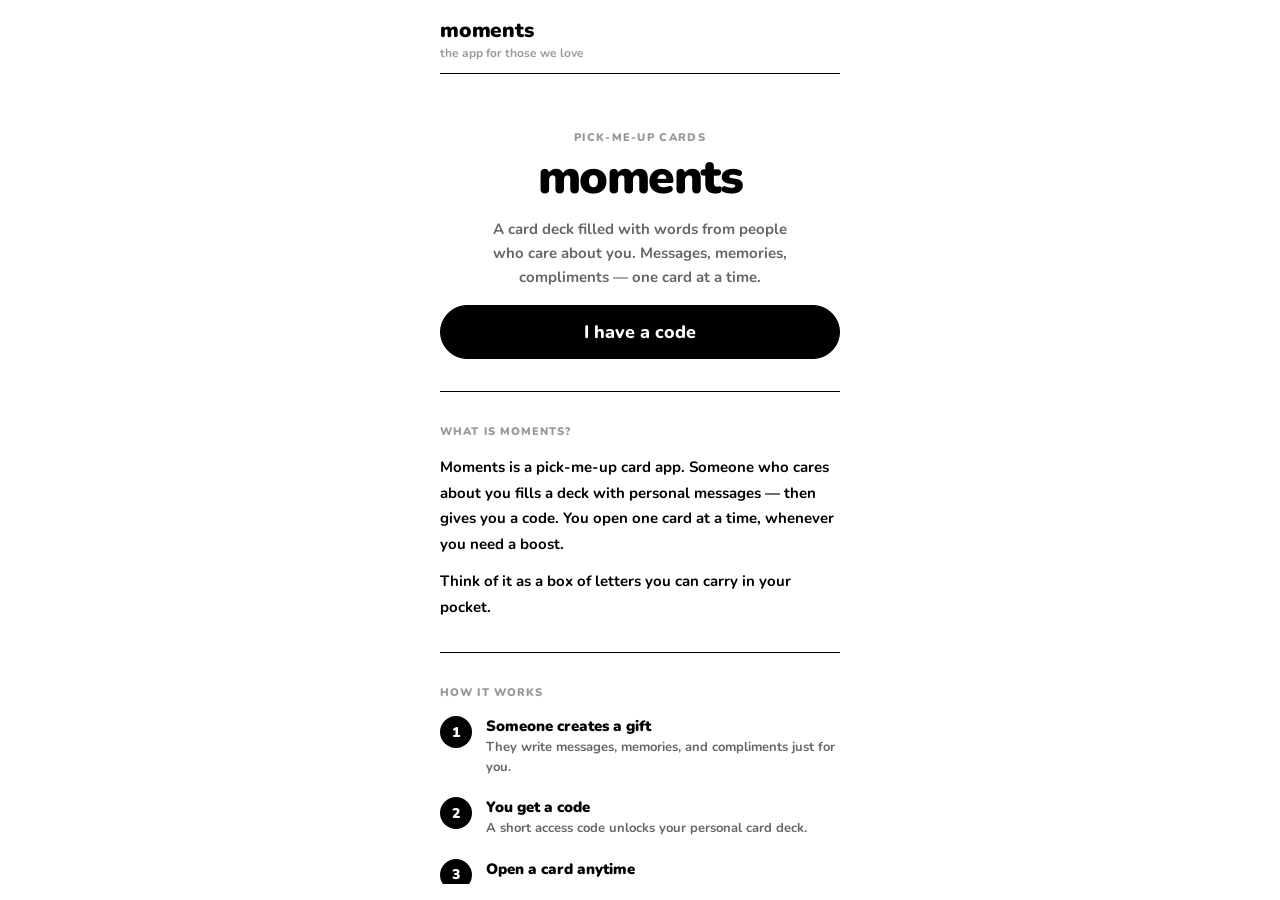
==== commit 80434a13: "Add app icons and full PWA manifest for iOS/Android install Generated icon PNGs (48-512px) with blac" ====
--- a/index.html
+++ b/index.html
@@ -9,12 +9,22 @@
   <!-- PWA / Standalone -->
   <meta name="theme-color" content="#ffffff">
   <meta name="apple-mobile-web-app-capable" content="yes">
-  <meta name="apple-mobile-web-app-status-bar-style" content="black-translucent">
+  <meta name="apple-mobile-web-app-status-bar-style" content="default">
   <meta name="apple-mobile-web-app-title" content="moments">
   <meta name="mobile-web-app-capable" content="yes">
   <meta name="format-detection" content="telephone=no">
   <link rel="manifest" href="manifest.json">
+
+  <!-- Icons -->
+  <link rel="icon" type="image/png" sizes="48x48" href="icons/icon-48.png">
+  <link rel="icon" type="image/png" sizes="96x96" href="icons/icon-96.png">
+  <link rel="icon" type="image/png" sizes="192x192" href="icons/icon-192.png">
   <link rel="apple-touch-icon" href="icons/icon-192.png">
+  <link rel="apple-touch-icon" sizes="152x152" href="icons/icon-152.png">
+  <link rel="apple-touch-icon" sizes="192x192" href="icons/icon-192.png">
+
+  <!-- Splash screens (iOS) -->
+  <meta name="apple-mobile-web-app-title" content="moments">
 
   <link rel="stylesheet" href="css/theme.css">
 </head>
@@ -26,7 +36,6 @@
   <div class="toast" id="toast"></div>
 
   <script>
-    // Register service worker for offline / standalone
     if ('serviceWorker' in navigator) {
       navigator.serviceWorker.register('./sw.js').catch(() => {});
     }
--- a/css/theme.css
+++ b/css/theme.css
@@ -1,384 +1,691 @@
 @import url('https://fonts.googleapis.com/css2?family=Nunito:wght@600;700;800;900&display=swap');
 
-*,*::before,*::after{box-sizing:border-box;margin:0;padding:0}
-
-:root{
-  --safe-top:env(safe-area-inset-top,0px);
-  --safe-bottom:env(safe-area-inset-bottom,0px);
-  --bg:#fff;
-  --fg:#000;
-  --muted:#999;
-  --faint:#ccc;
-  --border:1px solid #000;
-  --border-thick:1.5px solid #000;
-}
-
-html{
-  height:100%;height:100dvh;
-  overflow:hidden;
-}
-
-body{
-  font-family:'Nunito',system-ui,sans-serif;
-  background:var(--bg);
-  color:var(--fg);
-  height:100%;height:100dvh;
-  overflow:hidden;
-  overscroll-behavior:none;
-  -webkit-font-smoothing:antialiased;
-  touch-action:manipulation;
-  -webkit-tap-highlight-color:transparent;
-  user-select:none;-webkit-user-select:none;
-  position:fixed;
-  inset:0;
-  width:100%;
-}
+/* ── RESET ── */
+*, *::before, *::after {
+  box-sizing: border-box;
+  margin: 0;
+  padding: 0;
+}
+
+:root {
+  --safe-top: env(safe-area-inset-top, 0px);
+  --safe-bottom: env(safe-area-inset-bottom, 0px);
+}
+
+/* ── BASE ── */
+html {
+  height: 100%;
+  height: 100dvh;
+  overflow: hidden;
+}
+
+body {
+  font-family: 'Nunito', system-ui, sans-serif;
+  background: #fff;
+  color: #000;
+  height: 100%;
+  height: 100dvh;
+  overflow: hidden;
+  overscroll-behavior: none;
+  -webkit-font-smoothing: antialiased;
+  touch-action: manipulation;
+  -webkit-tap-highlight-color: transparent;
+  user-select: none;
+  -webkit-user-select: none;
+  position: fixed;
+  inset: 0;
+  width: 100%;
+}
+
+* { scrollbar-width: none; }
+*::-webkit-scrollbar { display: none; }
 
 /* ── APP SHELL ── */
-.app{
-  display:flex;flex-direction:column;
-  height:100vh;height:100dvh;
-  max-width:440px;margin:0 auto;
-  padding:calc(16px + var(--safe-top)) 20px calc(16px + var(--safe-bottom));
-}
-
-#app{
-  flex:1;display:flex;flex-direction:column;
-  min-height:0;
-  overflow-y:auto;overflow-x:hidden;
-  -webkit-overflow-scrolling:touch;
-  overscroll-behavior-y:contain;
-  scrollbar-width:none;
-}
-#app::-webkit-scrollbar{display:none}
-
-/* ── STANDALONE MODE ── */
-@media(display-mode:standalone){
-  body{background:#000}
-  .app{background:var(--bg)}
-}
-
-/* ── HIDE SCROLLBARS EVERYWHERE ── */
-*{scrollbar-width:none}
-*::-webkit-scrollbar{display:none}
+.app {
+  display: flex;
+  flex-direction: column;
+  height: 100vh;
+  height: 100dvh;
+  max-width: 440px;
+  margin: 0 auto;
+  padding: calc(16px + var(--safe-top)) 20px calc(16px + var(--safe-bottom));
+  background: #fff;
+}
+
+#app {
+  flex: 1;
+  display: flex;
+  flex-direction: column;
+  min-height: 0;
+  overflow-y: auto;
+  overflow-x: hidden;
+  -webkit-overflow-scrolling: touch;
+  overscroll-behavior-y: contain;
+}
+
+@media (display-mode: standalone) {
+  body { background: #000; }
+  .app { background: #fff; }
+}
 
 /* ── HEADER ── */
-.header{
-  display:flex;align-items:center;justify-content:space-between;
-  flex-shrink:0;padding-bottom:12px;
-  border-bottom:var(--border);margin-bottom:8px;
-}
-.header-left{display:flex;flex-direction:column}
-.header h1{font-size:1.3rem;font-weight:900;color:var(--fg);letter-spacing:-.01em}
-.header p{font-size:12px;color:var(--muted);font-weight:700;margin-top:1px}
-.header-right{display:flex;align-items:center;gap:8px}
-.header-btn{
-  display:flex;align-items:center;gap:5px;
-  background:var(--bg);border:var(--border);color:var(--fg);
-  border-radius:99px;padding:7px 14px;font-size:12px;font-weight:800;cursor:pointer;
-  font-family:inherit;transition:transform .15s;text-decoration:none;
-}
-.header-btn:active{transform:scale(.93)}
-.header-btn-active{background:var(--fg);color:var(--bg)}
+.header {
+  display: flex;
+  align-items: center;
+  justify-content: space-between;
+  flex-shrink: 0;
+  padding-bottom: 12px;
+  border-bottom: 1px solid #000;
+  margin-bottom: 8px;
+}
+.header-left { display: flex; flex-direction: column; }
+.header h1 { font-size: 1.3rem; font-weight: 900; color: #000; letter-spacing: -.01em; }
+.header p { font-size: 12px; color: #999; font-weight: 700; margin-top: 1px; }
+.header-right { display: flex; align-items: center; gap: 8px; }
+.header-btn {
+  display: flex;
+  align-items: center;
+  gap: 5px;
+  background: #fff;
+  border: 1px solid #000;
+  color: #000;
+  border-radius: 99px;
+  padding: 7px 14px;
+  font-size: 12px;
+  font-weight: 800;
+  cursor: pointer;
+  font-family: inherit;
+  transition: transform .15s;
+  text-decoration: none;
+}
+.header-btn:active { transform: scale(.93); }
+.header-btn-active { background: #000; color: #fff; }
 
 /* ── BUTTONS ── */
-.btn{
-  display:flex;align-items:center;justify-content:center;gap:8px;
-  padding:14px 20px;font-size:18px;font-weight:800;
-  border-radius:99px;border:var(--border-thick);cursor:pointer;
-  font-family:'Nunito',system-ui,sans-serif;
-  transition:transform .12s;min-height:54px;
-  text-decoration:none;line-height:1;
-}
-.btn:active{transform:scale(.95) translateY(1px)}
-.btn-primary{flex:1;color:var(--bg);background:var(--fg)}
-.btn-primary:disabled{opacity:.25;pointer-events:none}
-.btn-secondary{background:var(--bg);color:var(--fg)}
-.btn-full{width:100%}
-.btn-small{
-  padding:9px 16px;font-size:14px;font-weight:800;
-  min-height:auto;
+.btn {
+  display: flex;
+  align-items: center;
+  justify-content: center;
+  gap: 8px;
+  padding: 14px 20px;
+  font-size: 18px;
+  font-weight: 800;
+  border-radius: 99px;
+  border: 1.5px solid #000;
+  cursor: pointer;
+  font-family: 'Nunito', system-ui, sans-serif;
+  transition: transform .12s;
+  min-height: 54px;
+  text-decoration: none;
+  line-height: 1;
+  background: #fff;
+  color: #000;
+}
+.btn:active { transform: scale(.95) translateY(1px); }
+.btn-primary { flex: 1; color: #fff; background: #000; }
+.btn-primary:disabled { opacity: .25; pointer-events: none; }
+.btn-secondary { background: #fff; color: #000; }
+.btn-full { width: 100%; }
+.btn-small {
+  padding: 9px 16px;
+  font-size: 14px;
+  font-weight: 800;
+  min-height: auto;
 }
 
 /* ── INPUTS ── */
-.input{
-  width:100%;padding:14px 16px;font-size:16px;font-weight:700;
-  border:var(--border);border-radius:12px;background:var(--bg);
-  font-family:inherit;color:var(--fg);outline:none;
-  transition:border-color .15s;
-}
-.input:focus{border-color:var(--fg);border-width:1.5px}
-.input::placeholder{color:var(--faint);font-weight:700}
-.input-code{
-  font-size:20px;font-weight:900;
-  text-transform:uppercase;letter-spacing:.15em;text-align:center;
-}
-
-.textarea{
-  width:100%;padding:14px 16px;font-size:16px;font-weight:700;
-  border:var(--border);border-radius:12px;background:var(--bg);
-  font-family:inherit;color:var(--fg);outline:none;
-  resize:vertical;min-height:100px;
-  transition:border-color .15s;
-}
-.textarea:focus{border-color:var(--fg);border-width:1.5px}
-.textarea::placeholder{color:var(--faint);font-weight:700}
+.input {
+  width: 100%;
+  padding: 14px 16px;
+  font-size: 16px;
+  font-weight: 700;
+  border: 1px solid #000;
+  border-radius: 12px;
+  background: #fff;
+  font-family: inherit;
+  color: #000;
+  outline: none;
+}
+.input:focus { border-width: 1.5px; }
+.input::placeholder { color: #ccc; font-weight: 700; }
+.input-code {
+  font-size: 20px;
+  font-weight: 900;
+  text-transform: uppercase;
+  letter-spacing: .15em;
+  text-align: center;
+}
+.input-compact {
+  padding: 10px 12px;
+  font-size: 14px;
+}
+
+.textarea {
+  width: 100%;
+  padding: 14px 16px;
+  font-size: 16px;
+  font-weight: 700;
+  border: 1px solid #000;
+  border-radius: 12px;
+  background: #fff;
+  font-family: inherit;
+  color: #000;
+  outline: none;
+  resize: vertical;
+  min-height: 100px;
+}
+.textarea:focus { border-width: 1.5px; }
+.textarea::placeholder { color: #ccc; font-weight: 700; }
 
 /* ── CARDS ── */
-.card{
-  background:var(--bg);
-  border:var(--border);border-radius:16px;
-  padding:20px;
-  transition:transform .12s;
-}
-.card:active{transform:scale(.97)}
-
-.card-flat{
-  background:var(--bg);
-  border:var(--border);border-radius:12px;
-  padding:16px;
+.card {
+  background: #fff;
+  border: 1px solid #000;
+  border-radius: 16px;
+  padding: 20px;
+  transition: transform .12s;
+}
+.card:active { transform: scale(.97); }
+
+.card-flat {
+  background: #fff;
+  border: 1px solid #000;
+  border-radius: 12px;
+  padding: 16px;
 }
 
 /* ── HERO CARD ── */
-.hero-card{
-  background:var(--fg);border:var(--border);border-radius:20px;
-  padding:28px 24px;text-align:center;
-  margin-bottom:16px;
-}
-.hero-card-label{font-size:11px;font-weight:900;color:var(--muted);text-transform:uppercase;letter-spacing:.1em;margin-bottom:6px}
-.hero-card-title{font-size:2rem;font-weight:900;color:var(--bg);line-height:1.2;margin-bottom:8px}
-.hero-card-sub{font-size:13px;font-weight:700;color:var(--muted)}
-
-/* ── CHIPS / TAGS ── */
-.chip{
-  display:inline-flex;align-items:center;gap:5px;
-  background:var(--bg);
-  border:var(--border);border-radius:99px;
-  padding:5px 12px;font-size:12px;font-weight:800;
-}
-.chip-purple,.chip-yellow,.chip-green,.chip-red,.chip-blue{background:var(--bg);color:var(--fg)}
+.hero-card {
+  background: #000;
+  border: 1px solid #000;
+  border-radius: 20px;
+  padding: 28px 24px;
+  text-align: center;
+  margin-bottom: 16px;
+}
+.hero-card-label { font-size: 11px; font-weight: 900; color: #999; text-transform: uppercase; letter-spacing: .1em; margin-bottom: 6px; }
+.hero-card-title { font-size: 2rem; font-weight: 900; color: #fff; line-height: 1.2; margin-bottom: 8px; }
+.hero-card-sub { font-size: 13px; font-weight: 700; color: #999; }
+
+/* ── CHIPS ── */
+.chip {
+  display: inline-flex;
+  align-items: center;
+  gap: 5px;
+  background: #fff;
+  border: 1px solid #000;
+  border-radius: 99px;
+  padding: 5px 12px;
+  font-size: 12px;
+  font-weight: 800;
+  color: #000;
+}
 
 /* ── SECTION LABELS ── */
-.section-label{
-  display:inline-flex;align-items:center;gap:6px;
-  background:var(--fg);color:var(--bg);
-  border:var(--border);border-radius:99px;
-  padding:5px 14px;font-size:11px;font-weight:900;
-  text-transform:uppercase;letter-spacing:.08em;
-}
-
-/* ── FORM SECTION (white panel) ── */
-.form-panel{
-  background:var(--bg);border:var(--border);border-radius:16px;
-  padding:20px;
-}
-
-/* ── INFO BOX ── */
-.info-box{
-  background:var(--bg);border:var(--border);border-radius:16px;
-  padding:20px;
-}
-.info-box p{font-size:13px;font-weight:700;color:var(--muted);line-height:1.6}
-
-/* ── HIGHLIGHT BOX ── */
-.highlight-box{
-  background:var(--bg);border:var(--border);border-radius:16px;
-  padding:24px;
-}
-
-/* ── SUCCESS BOX ── */
-.success-box{
-  background:var(--bg);border:var(--border);border-radius:16px;
-  padding:20px;text-align:center;
-}
-.success-box-title{font-weight:900;font-size:1rem;margin-bottom:4px;color:var(--fg)}
-.success-box-sub{font-weight:700;font-size:.85rem;color:var(--muted)}
+.section-label {
+  display: inline-flex;
+  align-items: center;
+  gap: 6px;
+  background: #000;
+  color: #fff;
+  border: 1px solid #000;
+  border-radius: 99px;
+  padding: 5px 14px;
+  font-size: 11px;
+  font-weight: 900;
+  text-transform: uppercase;
+  letter-spacing: .08em;
+}
+
+/* ── PANELS & BOXES ── */
+.form-panel {
+  background: #fff;
+  border: 1px solid #000;
+  border-radius: 16px;
+  padding: 20px;
+}
+.info-box {
+  background: #fff;
+  border: 1px solid #000;
+  border-radius: 16px;
+  padding: 20px;
+}
+.info-box p { font-size: 13px; font-weight: 700; color: #999; line-height: 1.6; }
+.highlight-box {
+  background: #fff;
+  border: 1px solid #000;
+  border-radius: 16px;
+  padding: 24px;
+}
+.success-box {
+  background: #fff;
+  border: 1px solid #000;
+  border-radius: 16px;
+  padding: 20px;
+  text-align: center;
+}
+.success-box-title { font-weight: 900; font-size: 1rem; margin-bottom: 4px; color: #000; }
+.success-box-sub { font-weight: 700; font-size: .85rem; color: #999; }
 
 /* ── CODE REVEAL CARD ── */
-.code-card{
-  background:var(--bg);border:var(--border-thick);border-radius:20px;
-  padding:28px 24px;
-  text-align:center;position:relative;overflow:hidden;
-}
-.code-card-label{font-size:11px;font-weight:900;color:var(--muted);text-transform:uppercase;letter-spacing:.1em;margin-bottom:10px}
-.code-card-code{font-size:clamp(1.6rem,5vw,2.2rem);font-weight:900;letter-spacing:.15em;font-family:monospace;line-height:1;margin-bottom:12px}
+.code-card {
+  background: #fff;
+  border: 1.5px solid #000;
+  border-radius: 20px;
+  padding: 28px 24px;
+  text-align: center;
+  position: relative;
+  overflow: hidden;
+}
+.code-card-label { font-size: 11px; font-weight: 900; color: #999; text-transform: uppercase; letter-spacing: .1em; margin-bottom: 10px; }
+.code-card-code { font-size: clamp(1.6rem, 5vw, 2.2rem); font-weight: 900; letter-spacing: .15em; font-family: monospace; line-height: 1; margin-bottom: 12px; color: #000; }
 
 /* ── VIEW CONTAINERS ── */
-.view{
-  flex:1;
-  display:flex;flex-direction:column;
-  align-items:center;
-  padding:8px 0;
-  width:100%;
-}
-.view-center{justify-content:center}
-.view-scroll{
-  overflow-y:auto;overflow-x:hidden;
-  -webkit-overflow-scrolling:touch;
-  overscroll-behavior-y:contain;
-}
-
-/* ── ACTIONS BAR (bottom) ── */
-.actions{
-  flex-shrink:0;padding-top:14px;
-  display:flex;gap:10px;
+.view {
+  flex: 1;
+  display: flex;
+  flex-direction: column;
+  align-items: center;
+  padding: 8px 0;
+  width: 100%;
+}
+.view-center { justify-content: center; }
+.view-scroll {
+  overflow-y: auto;
+  overflow-x: hidden;
+  -webkit-overflow-scrolling: touch;
+  overscroll-behavior-y: contain;
+}
+
+/* ── ACTIONS BAR ── */
+.actions {
+  flex-shrink: 0;
+  padding-top: 14px;
+  display: flex;
+  gap: 10px;
 }
 
 /* ── TOAST ── */
-.toast{
-  position:fixed;bottom:calc(100px + var(--safe-bottom));left:50%;
-  transform:translateX(-50%) translateY(12px);
-  background:var(--fg);color:var(--bg);
-  padding:10px 24px;border-radius:99px;
-  font-size:13px;font-weight:800;opacity:0;pointer-events:none;
-  transition:opacity .25s,transform .25s;z-index:100;white-space:nowrap;
-}
-.toast.show{opacity:1;transform:translateX(-50%) translateY(0)}
-
-/* ── ERROR TEXT ── */
-.error-text{font-size:12px;font-weight:800;color:var(--fg);min-height:18px}
+.toast {
+  position: fixed;
+  bottom: calc(100px + var(--safe-bottom));
+  left: 50%;
+  transform: translateX(-50%) translateY(12px);
+  background: #000;
+  color: #fff;
+  padding: 10px 24px;
+  border-radius: 99px;
+  font-size: 13px;
+  font-weight: 800;
+  opacity: 0;
+  pointer-events: none;
+  transition: opacity .25s, transform .25s;
+  z-index: 100;
+  white-space: nowrap;
+}
+.toast.show { opacity: 1; transform: translateX(-50%) translateY(0); }
+
+.error-text { font-size: 12px; font-weight: 800; color: #000; min-height: 18px; }
+
+/* ── CARD AREA ── */
+.card-area {
+  flex: 1;
+  display: flex;
+  align-items: center;
+  justify-content: center;
+  width: 100%;
+  min-height: 0;
+}
 
 /* ── 3D CARD FLIP ── */
-.card-container{
-  width:min(100%, 330px, calc((100dvh - 240px - var(--safe-top) - var(--safe-bottom)) * 3 / 4.2));
-  aspect-ratio:3/4.2;
-  perspective:1200px;cursor:pointer;position:relative;
-}
-.card-inner{
-  width:100%;height:100%;position:relative;
-  transform-style:preserve-3d;
-  transition:transform .55s cubic-bezier(.4,0,.15,1);
-}
-.card-inner.flipped{transform:rotateY(180deg)}
-
-.card-face{
-  position:absolute;inset:0;width:100%;height:100%;
-  border-radius:20px;
-  backface-visibility:hidden;-webkit-backface-visibility:hidden;
-  display:flex;flex-direction:column;align-items:center;justify-content:center;
-  padding:32px 28px;overflow:hidden;
-  border:var(--border);
-  background:var(--bg);
-}
-.card-front{background:var(--bg)}
-.card-front-hint{font-size:16px;font-weight:900;color:var(--fg)}
-.card-front-sub{font-size:12px;color:var(--muted);font-weight:700;margin-top:2px}
-.card-back{
-  transform:rotateY(180deg);
-  background:var(--bg);
-  align-items:flex-end;
-  justify-content:flex-end;
-  text-align:right;
-}
-
-.card-back .print-area{width:100%;max-width:280px;text-align:right}
-.q-text{font-size:1.15rem;font-weight:900;text-align:right;line-height:1.5;color:var(--fg)}
-.q-author{font-size:.85rem;font-weight:800;color:var(--muted);margin-top:16px;text-align:right}
-.q-type{margin-bottom:16px;text-align:right}
-
-/* Swipe hint */
-.swipe-hint{
-  position:absolute;bottom:6px;left:50%;transform:translateX(-50%);
-  display:flex;align-items:center;gap:4px;
-  font-size:10px;font-weight:800;text-transform:uppercase;letter-spacing:.08em;
-  color:var(--faint);opacity:0;transition:opacity .3s;pointer-events:none;
-}
-.swipe-hint.visible{opacity:1}
-
-/* Empty state */
-.empty-state{display:flex;flex-direction:column;align-items:center;gap:14px;text-align:center}
-.empty-icon{
-  width:56px;height:56px;display:flex;align-items:center;justify-content:center;
-  border-radius:16px;background:var(--bg);border:var(--border);
-  color:var(--fg);
-}
-.empty-title{font-size:17px;font-weight:900;color:var(--fg)}
-.empty-sub{font-size:13px;color:var(--muted);font-weight:700}
-
-/* ── MESSAGE TYPE CHIPS ── */
-.type-story,.type-compliment,.type-sentence,.type-private_thought{
-  background:var(--bg);color:var(--fg);
-}
+.card-container {
+  width: 330px;
+  max-width: 100%;
+  height: 462px;
+  max-height: calc(100% - 16px);
+  perspective: 1200px;
+  cursor: pointer;
+  position: relative;
+}
+.card-inner {
+  width: 100%;
+  height: 100%;
+  position: relative;
+  transform-style: preserve-3d;
+  transition: transform .55s cubic-bezier(.4, 0, .15, 1);
+}
+.card-inner.flipped { transform: rotateY(180deg); }
+
+.card-face {
+  position: absolute;
+  inset: 0;
+  width: 100%;
+  height: 100%;
+  border-radius: 20px;
+  backface-visibility: hidden;
+  -webkit-backface-visibility: hidden;
+  display: flex;
+  flex-direction: column;
+  align-items: center;
+  justify-content: center;
+  padding: 32px 28px;
+  overflow: hidden;
+  border: 1px solid #000;
+  background: #fff;
+}
+.card-front-hint { font-size: 16px; font-weight: 900; color: #000; }
+.card-front-sub { font-size: 12px; color: #999; font-weight: 700; margin-top: 2px; }
+.card-back {
+  transform: rotateY(180deg);
+  align-items: flex-end;
+  justify-content: center;
+  text-align: right;
+}
+.card-back .print-area { width: 100%; max-width: 280px; text-align: right; }
+.q-text { font-size: 1.15rem; font-weight: 900; text-align: right; line-height: 1.5; color: #000; }
+.q-author { font-size: .85rem; font-weight: 800; color: #999; margin-top: 16px; text-align: right; }
+
+/* ── SWIPE HINT ── */
+.swipe-hint {
+  position: absolute;
+  bottom: 6px;
+  left: 50%;
+  transform: translateX(-50%);
+  display: flex;
+  align-items: center;
+  gap: 4px;
+  font-size: 10px;
+  font-weight: 800;
+  text-transform: uppercase;
+  letter-spacing: .08em;
+  color: #ccc;
+  opacity: 0;
+  transition: opacity .3s;
+  pointer-events: none;
+}
+.swipe-hint.visible { opacity: 1; }
+
+/* ── EMPTY STATE ── */
+.empty-state { display: flex; flex-direction: column; align-items: center; gap: 14px; text-align: center; }
+.empty-icon {
+  width: 56px;
+  height: 56px;
+  display: flex;
+  align-items: center;
+  justify-content: center;
+  border-radius: 16px;
+  background: #fff;
+  border: 1px solid #000;
+  color: #000;
+}
+.empty-title { font-size: 17px; font-weight: 900; color: #000; }
+.empty-sub { font-size: 13px; color: #999; font-weight: 700; }
 
 /* ── STEP INDICATOR ── */
-.steps-bar{
-  display:flex;gap:8px;align-items:center;justify-content:center;
-  margin-bottom:20px;flex-shrink:0;
-}
-.step-dot{
-  width:32px;height:32px;border-radius:99px;
-  border:var(--border);
-  display:flex;align-items:center;justify-content:center;
-  font-size:.8rem;font-weight:900;
-}
-.step-dot-active{background:var(--fg);color:var(--bg)}
-.step-dot-inactive{background:var(--bg);color:var(--fg)}
-.step-line{width:16px;height:1px;background:var(--fg)}
+.steps-bar {
+  display: flex;
+  gap: 8px;
+  align-items: center;
+  justify-content: center;
+  margin-bottom: 20px;
+  flex-shrink: 0;
+}
+.step-dot {
+  width: 32px;
+  height: 32px;
+  border-radius: 99px;
+  border: 1px solid #000;
+  display: flex;
+  align-items: center;
+  justify-content: center;
+  font-size: .8rem;
+  font-weight: 900;
+}
+.step-dot-active { background: #000; color: #fff; }
+.step-dot-inactive { background: #fff; color: #000; }
+.step-line { width: 16px; height: 1px; background: #000; }
 
 /* ── GRID ── */
-.grid-2{display:grid;grid-template-columns:1fr 1fr;gap:10px}
+.grid-2 { display: grid; grid-template-columns: 1fr 1fr; gap: 10px; }
 
 /* ── UTILITIES ── */
-.text-center{text-align:center}
-.mb-4{margin-bottom:4px}
-.mb-8{margin-bottom:8px}
-.mb-10{margin-bottom:10px}
-.mb-12{margin-bottom:12px}
-.mb-16{margin-bottom:16px}
-.mb-20{margin-bottom:20px}
-.mb-24{margin-bottom:24px}
-.mb-32{margin-bottom:32px}
-.mt-8{margin-top:8px}
-.mt-12{margin-top:12px}
-.mt-16{margin-top:16px}
-.mt-24{margin-top:24px}
-.gap-8{gap:8px}
-.gap-10{gap:10px}
-.gap-12{gap:12px}
-.gap-16{gap:16px}
-.flex-col{display:flex;flex-direction:column}
-.flex-row{display:flex;flex-direction:row;align-items:center}
-.flex-center{display:flex;align-items:center;justify-content:center}
-.flex-between{display:flex;align-items:center;justify-content:space-between}
-.flex-wrap{flex-wrap:wrap}
-.flex-1{flex:1}
-.w-full{width:100%}
-
-.title{font-size:1.3rem;font-weight:900;color:var(--fg);letter-spacing:-.01em}
-.subtitle{font-size:13px;color:var(--muted);font-weight:700;line-height:1.5}
-.label{font-size:12px;font-weight:900;color:var(--muted);text-transform:uppercase;letter-spacing:.08em}
-.hint{font-size:12px;font-weight:700;color:var(--faint)}
+.text-center { text-align: center; }
+.mb-4 { margin-bottom: 4px; }
+.mb-8 { margin-bottom: 8px; }
+.mb-10 { margin-bottom: 10px; }
+.mb-12 { margin-bottom: 12px; }
+.mb-16 { margin-bottom: 16px; }
+.mb-20 { margin-bottom: 20px; }
+.mb-24 { margin-bottom: 24px; }
+.mt-8 { margin-top: 8px; }
+.mt-12 { margin-top: 12px; }
+.mt-16 { margin-top: 16px; }
+.gap-8 { gap: 8px; }
+.gap-10 { gap: 10px; }
+.flex-col { display: flex; flex-direction: column; }
+.flex-row { display: flex; flex-direction: row; align-items: center; }
+.flex-center { display: flex; align-items: center; justify-content: center; }
+.flex-between { display: flex; align-items: center; justify-content: space-between; }
+.flex-wrap { flex-wrap: wrap; }
+.flex-1 { flex: 1; }
+.w-full { width: 100%; }
+.hidden { display: none; }
+
+.title { font-size: 1.3rem; font-weight: 900; color: #000; letter-spacing: -.01em; }
+.subtitle { font-size: 13px; color: #999; font-weight: 700; line-height: 1.5; }
+.label { font-size: 12px; font-weight: 900; color: #999; text-transform: uppercase; letter-spacing: .08em; }
+.hint { font-size: 12px; font-weight: 700; color: #ccc; }
+.muted { color: #999; }
+
+/* ── HOME PAGE ── */
+.home-hero {
+  text-align: center;
+  padding: 40px 0 32px;
+  width: 100%;
+}
+.home-hero-label {
+  font-size: 11px;
+  font-weight: 900;
+  text-transform: uppercase;
+  letter-spacing: .12em;
+  color: #999;
+  margin-bottom: 8px;
+}
+.home-hero-title {
+  font-size: 3rem;
+  font-weight: 900;
+  color: #000;
+  line-height: 1;
+  letter-spacing: -.03em;
+  margin-bottom: 16px;
+}
+.home-hero-sub {
+  font-size: 15px;
+  font-weight: 700;
+  color: #666;
+  line-height: 1.6;
+  max-width: 320px;
+  margin: 0 auto;
+}
+
+.home-section {
+  width: 100%;
+  padding: 32px 0;
+  border-top: 1px solid #000;
+}
+.home-section-label {
+  font-size: 11px;
+  font-weight: 900;
+  text-transform: uppercase;
+  letter-spacing: .1em;
+  color: #999;
+  margin-bottom: 16px;
+}
+.home-body {
+  font-size: 15px;
+  font-weight: 700;
+  color: #000;
+  line-height: 1.7;
+  margin-bottom: 12px;
+}
+.home-body:last-of-type { margin-bottom: 0; }
+
+.home-steps {
+  display: flex;
+  flex-direction: column;
+  gap: 20px;
+}
+.home-step {
+  display: flex;
+  align-items: flex-start;
+  gap: 14px;
+}
+.home-step-num {
+  flex-shrink: 0;
+  width: 32px;
+  height: 32px;
+  border-radius: 99px;
+  background: #000;
+  color: #fff;
+  display: flex;
+  align-items: center;
+  justify-content: center;
+  font-size: 14px;
+  font-weight: 900;
+}
+.home-step-title {
+  font-size: 15px;
+  font-weight: 900;
+  color: #000;
+  margin-bottom: 2px;
+}
+.home-step-desc {
+  font-size: 13px;
+  font-weight: 700;
+  color: #666;
+  line-height: 1.5;
+}
+
+.home-feature {
+  display: flex;
+  align-items: flex-start;
+  gap: 14px;
+  border: 1px solid #000;
+  border-radius: 16px;
+  padding: 16px;
+  cursor: pointer;
+  transition: transform .12s;
+}
+.home-feature:active { transform: scale(.97); }
+.home-feature-icon {
+  flex-shrink: 0;
+  width: 40px;
+  height: 40px;
+  border-radius: 12px;
+  background: #000;
+  color: #fff;
+  display: flex;
+  align-items: center;
+  justify-content: center;
+}
+.home-feature-title {
+  font-size: 15px;
+  font-weight: 900;
+  color: #000;
+  margin-bottom: 2px;
+}
+.home-feature-desc {
+  font-size: 13px;
+  font-weight: 700;
+  color: #666;
+  line-height: 1.5;
+}
+
+.home-try {
+  border-top: 1px solid #000;
+}
+.home-try-card {
+  background: #000;
+  border-radius: 20px;
+  padding: 28px 24px;
+  text-align: center;
+}
+.home-try-label {
+  font-size: 11px;
+  font-weight: 900;
+  text-transform: uppercase;
+  letter-spacing: .1em;
+  color: #999;
+  margin-bottom: 8px;
+}
+.home-try-code {
+  font-size: 2rem;
+  font-weight: 900;
+  color: #fff;
+  letter-spacing: .1em;
+  font-family: monospace;
+  margin-bottom: 12px;
+}
+.home-try-desc {
+  font-size: 13px;
+  font-weight: 700;
+  color: #999;
+  line-height: 1.6;
+}
+.home-try-card .btn-primary {
+  background: #fff;
+  color: #000;
+  border-color: #fff;
+}
+
+.home-footer {
+  width: 100%;
+  padding: 32px 0 16px;
+  border-top: 1px solid #000;
+  text-align: center;
+}
+.home-footer p:first-child {
+  font-size: 18px;
+  font-weight: 900;
+  color: #000;
+}
+.home-footer-sub {
+  font-size: 12px;
+  font-weight: 700;
+  color: #999;
+  margin-top: 2px;
+}
 
 /* ── ANIMATIONS ── */
-@keyframes fadeIn{
-  from{opacity:0;transform:translateY(12px)}
-  to{opacity:1;transform:translateY(0)}
-}
-.fade-in{animation:fadeIn .4s ease-out}
-
-@keyframes shake{
-  0%,100%{transform:translateX(0)}
-  20%{transform:translateX(-8px)}
-  40%{transform:translateX(8px)}
-  60%{transform:translateX(-6px)}
-  80%{transform:translateX(6px)}
-}
-.shake{animation:shake .4s ease-out}
-
-@keyframes popIn{
-  0%{transform:scale(.8);opacity:0}
-  60%{transform:scale(1.05)}
-  100%{transform:scale(1);opacity:1}
-}
-.pop-in{animation:popIn .35s ease-out}
-
-@keyframes cardIn{
-  from{opacity:0;transform:translateY(30px) rotate(-3deg) scale(.9)}
-  to{opacity:1;transform:translateY(0) rotate(0) scale(1)}
-}
-.card-in{animation:cardIn .4s cubic-bezier(.3,0,.2,1.2)}
-
-@keyframes confettiFall{
-  0%{transform:translateY(0) rotate(0deg);opacity:1}
-  100%{transform:translateY(100vh) rotate(720deg);opacity:0}
-}
+@keyframes fadeIn {
+  from { opacity: 0; transform: translateY(12px); }
+  to { opacity: 1; transform: translateY(0); }
+}
+.fade-in { animation: fadeIn .4s ease-out; }
+
+@keyframes shake {
+  0%, 100% { transform: translateX(0); }
+  20% { transform: translateX(-8px); }
+  40% { transform: translateX(8px); }
+  60% { transform: translateX(-6px); }
+  80% { transform: translateX(6px); }
+}
+.shake { animation: shake .4s ease-out; }
+
+@keyframes popIn {
+  0% { transform: scale(.8); opacity: 0; }
+  60% { transform: scale(1.05); }
+  100% { transform: scale(1); opacity: 1; }
+}
+.pop-in { animation: popIn .35s ease-out; }
+
+@keyframes cardIn {
+  from { opacity: 0; transform: translateY(30px) rotate(-3deg) scale(.9); }
+  to { opacity: 1; transform: translateY(0) rotate(0) scale(1); }
+}
+.card-in { animation: cardIn .4s cubic-bezier(.3, 0, .2, 1.2); }
+
+@keyframes confettiFall {
+  0% { transform: translateY(0) rotate(0deg); opacity: 1; }
+  100% { transform: translateY(100vh) rotate(720deg); opacity: 0; }
+}
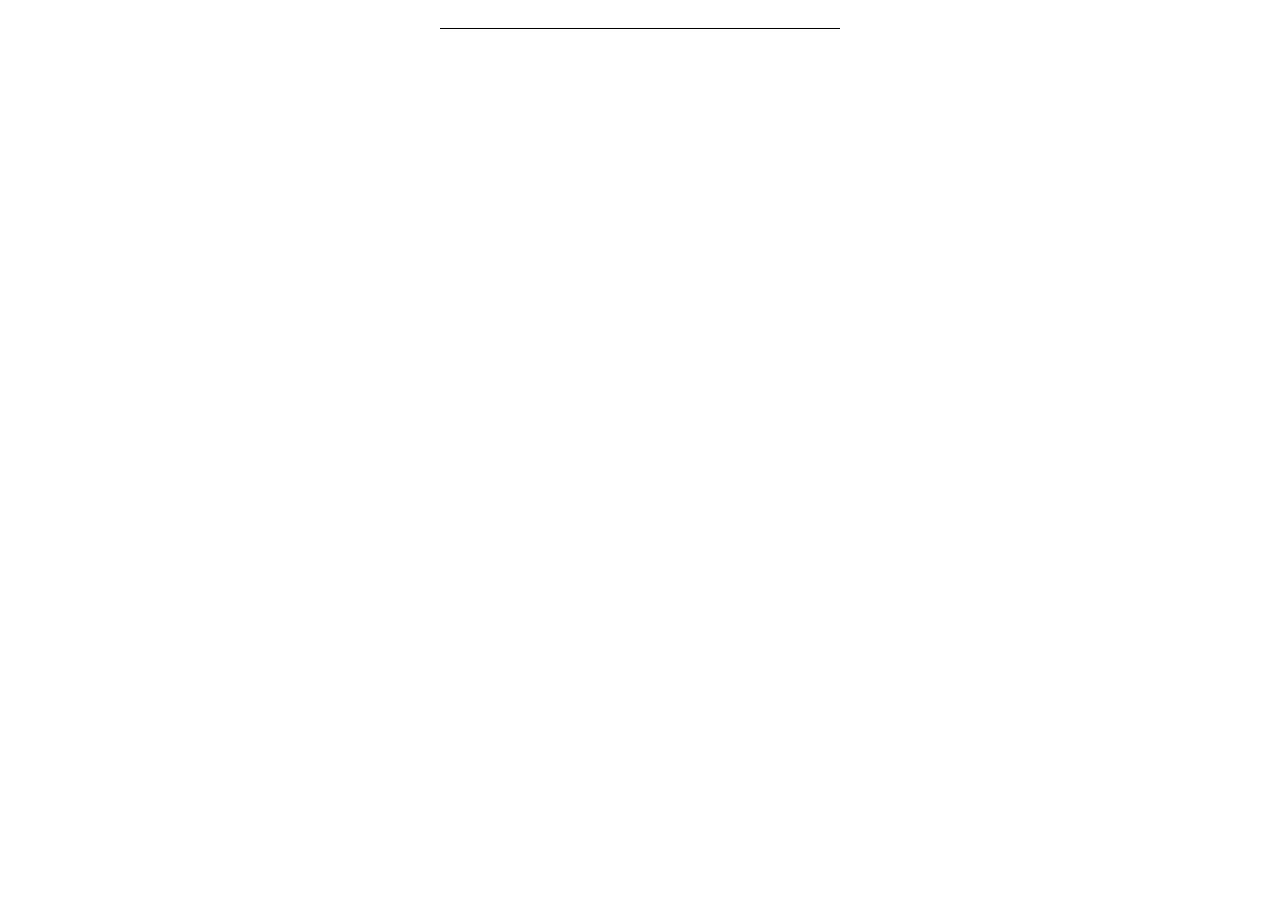
==== commit f398128a: "Switch to Firebase modular SDK via CDN with cache-first reads Replace the compat SDK script tags wit" ====
(no text change in the page or its own stylesheets)
